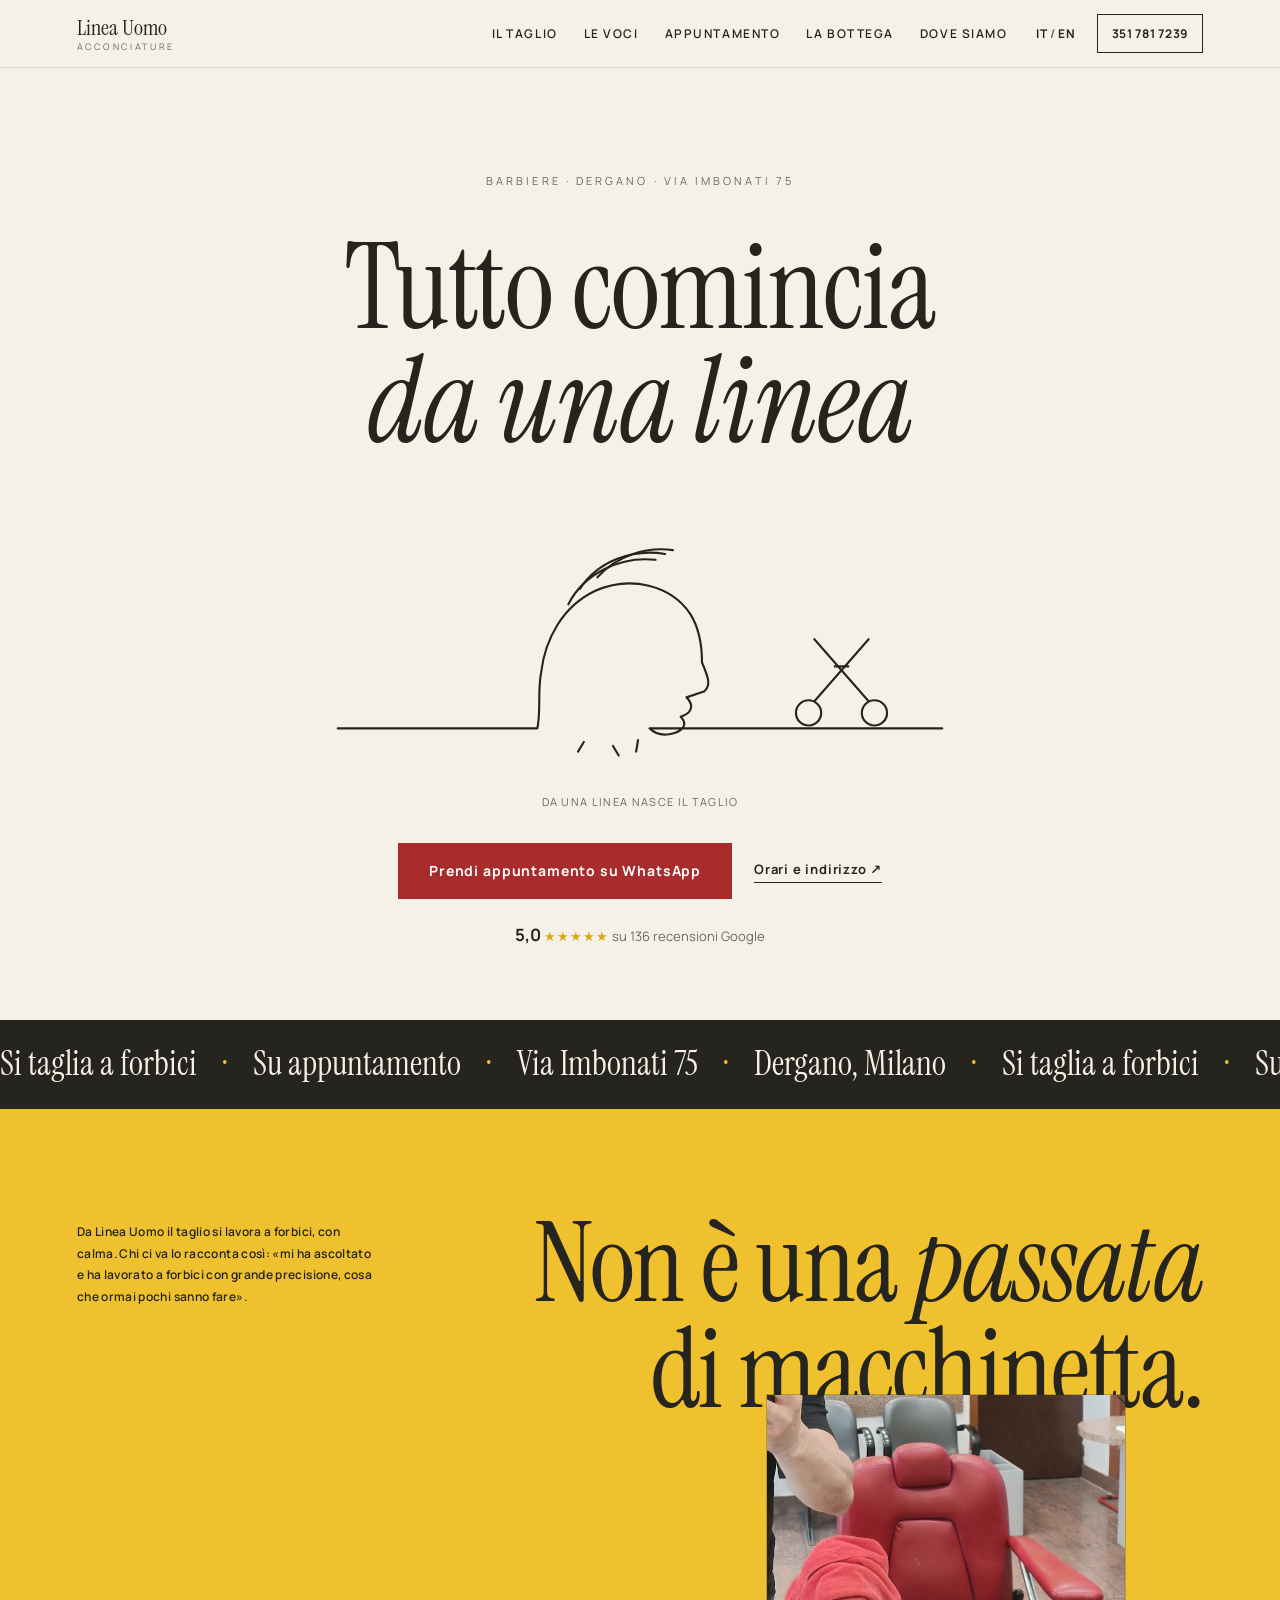
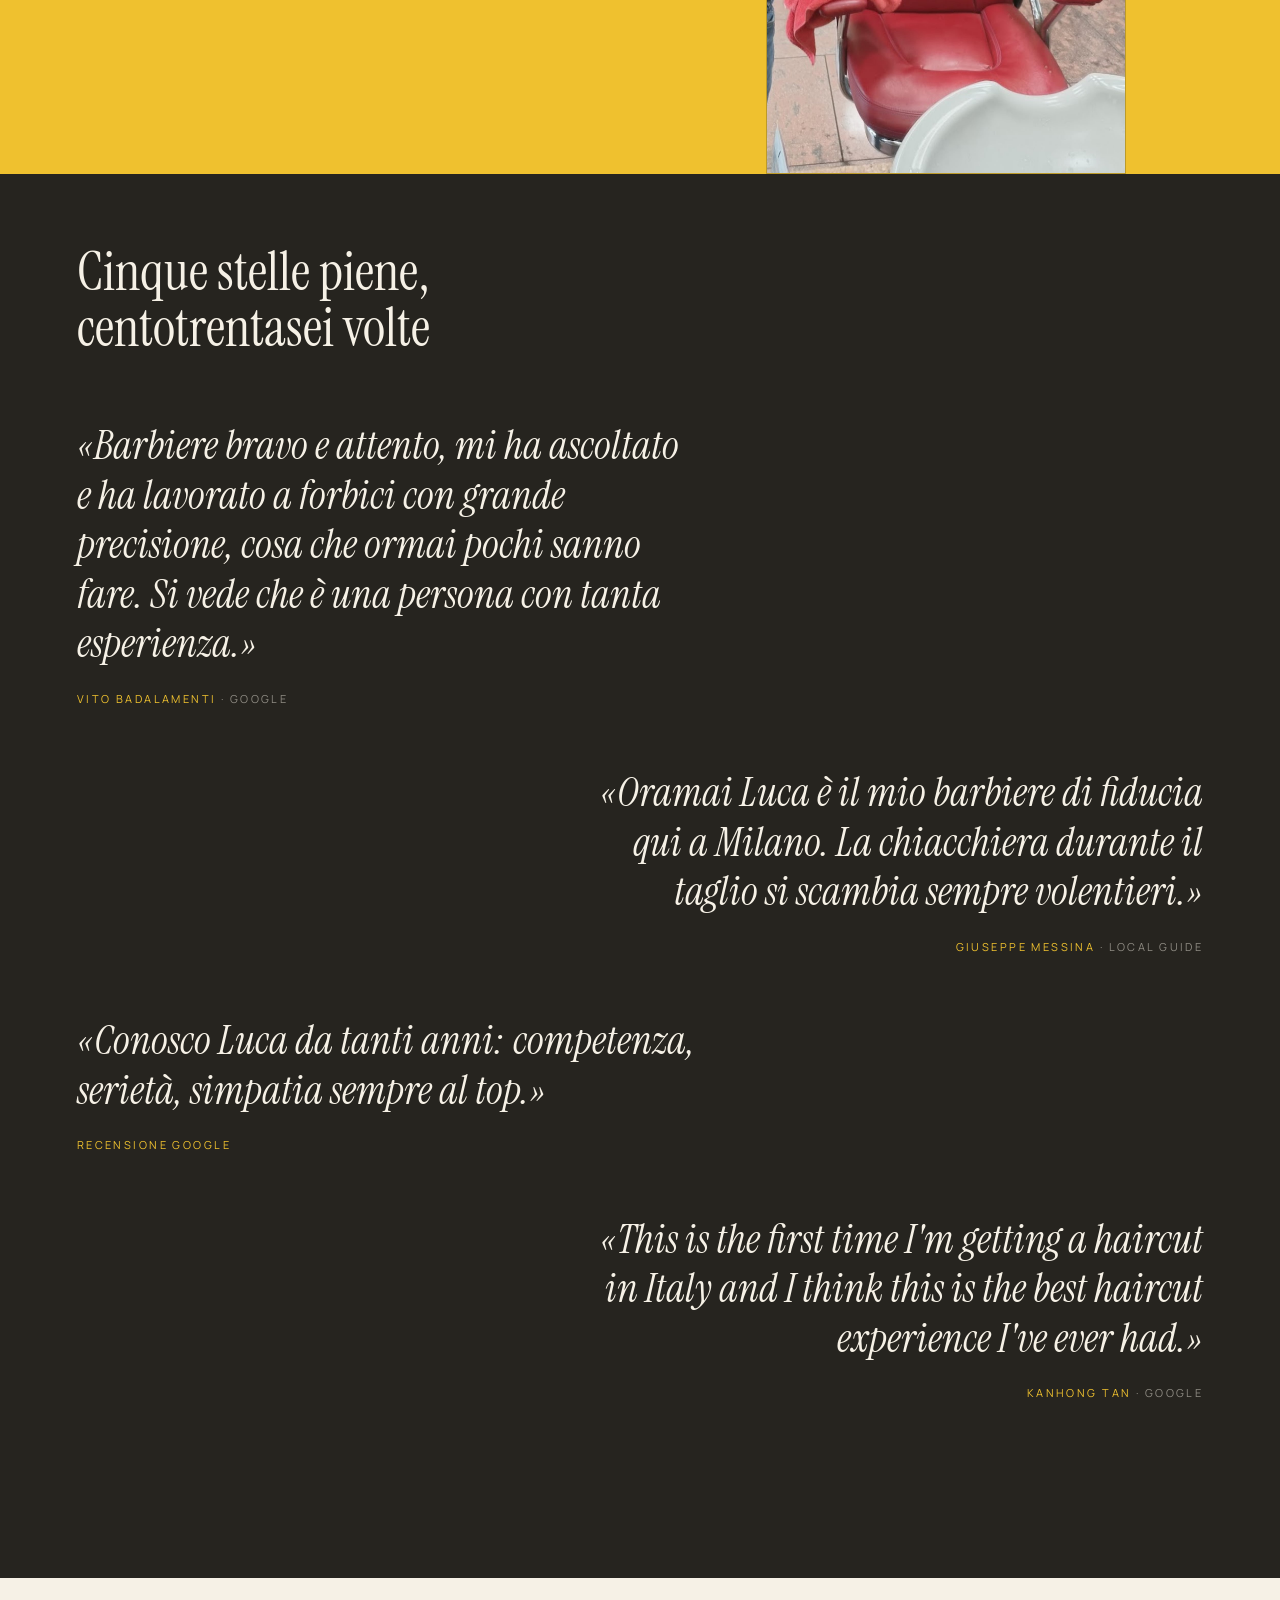
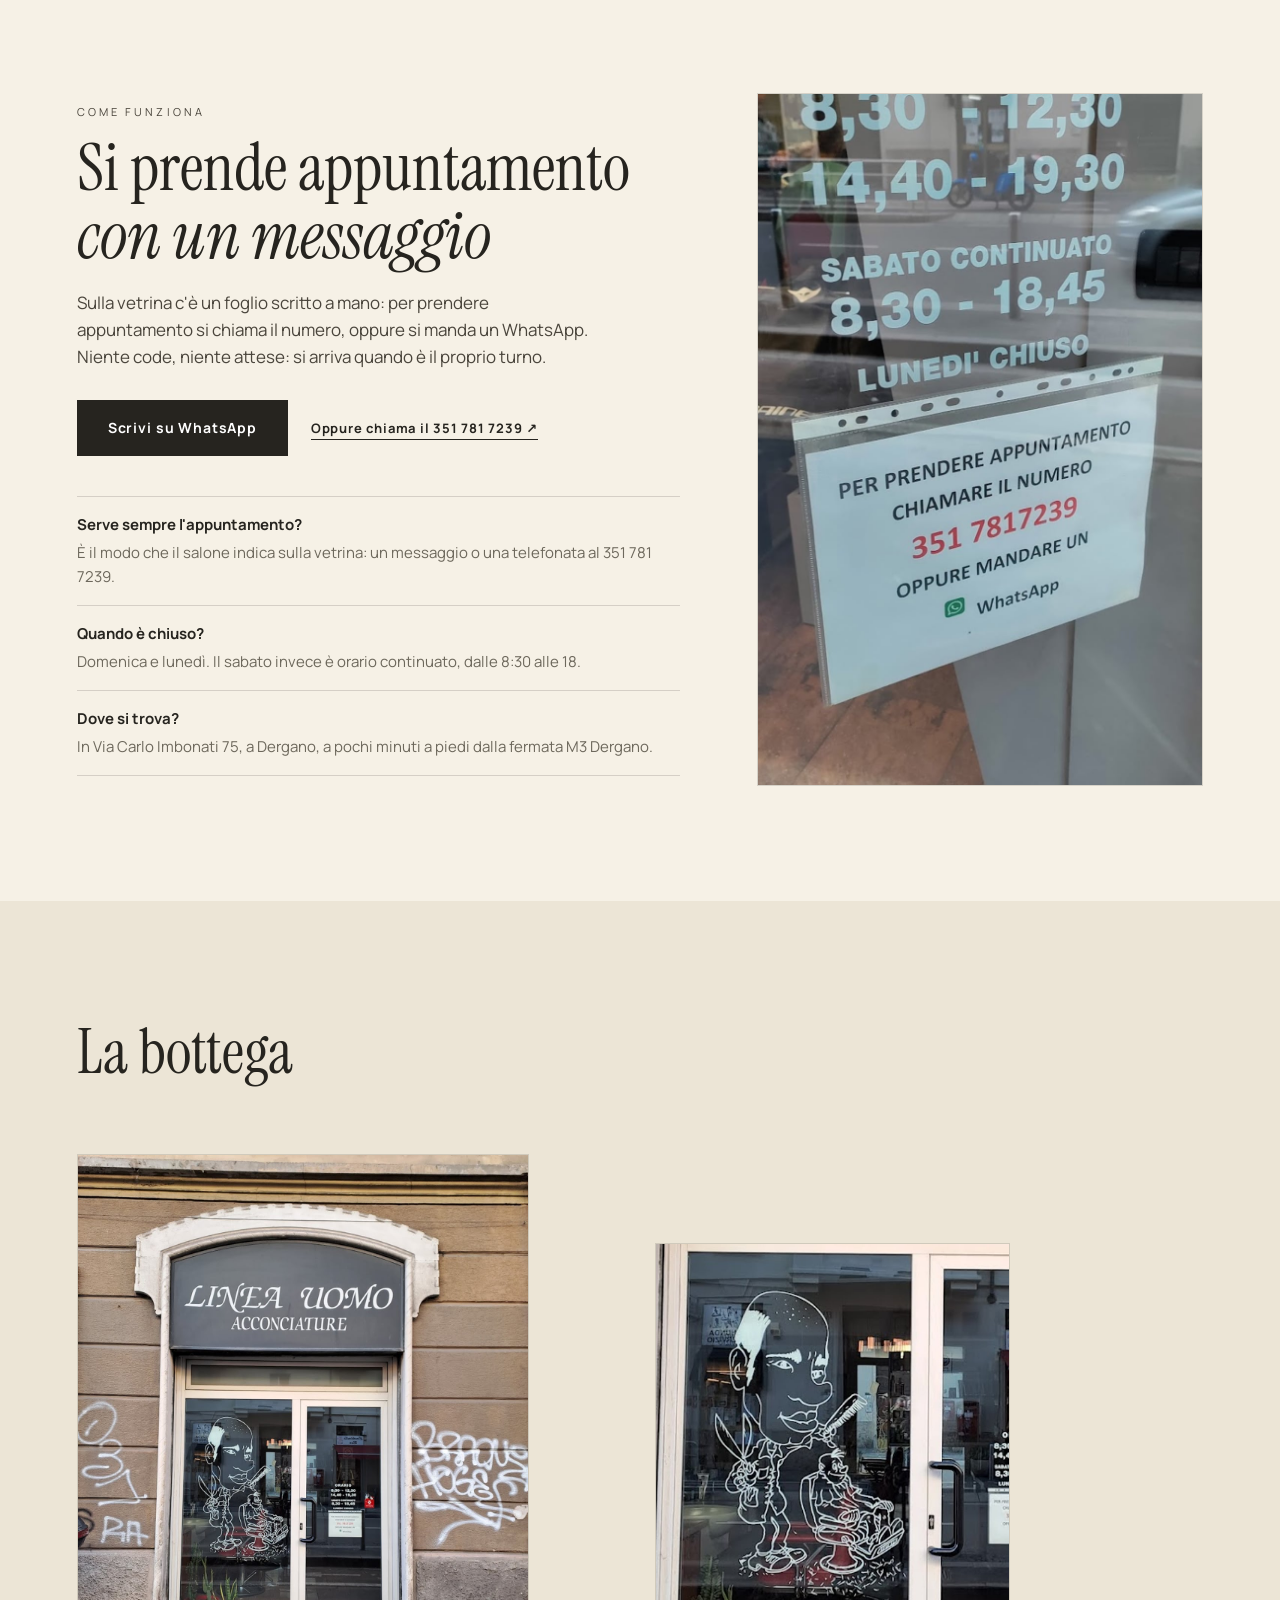
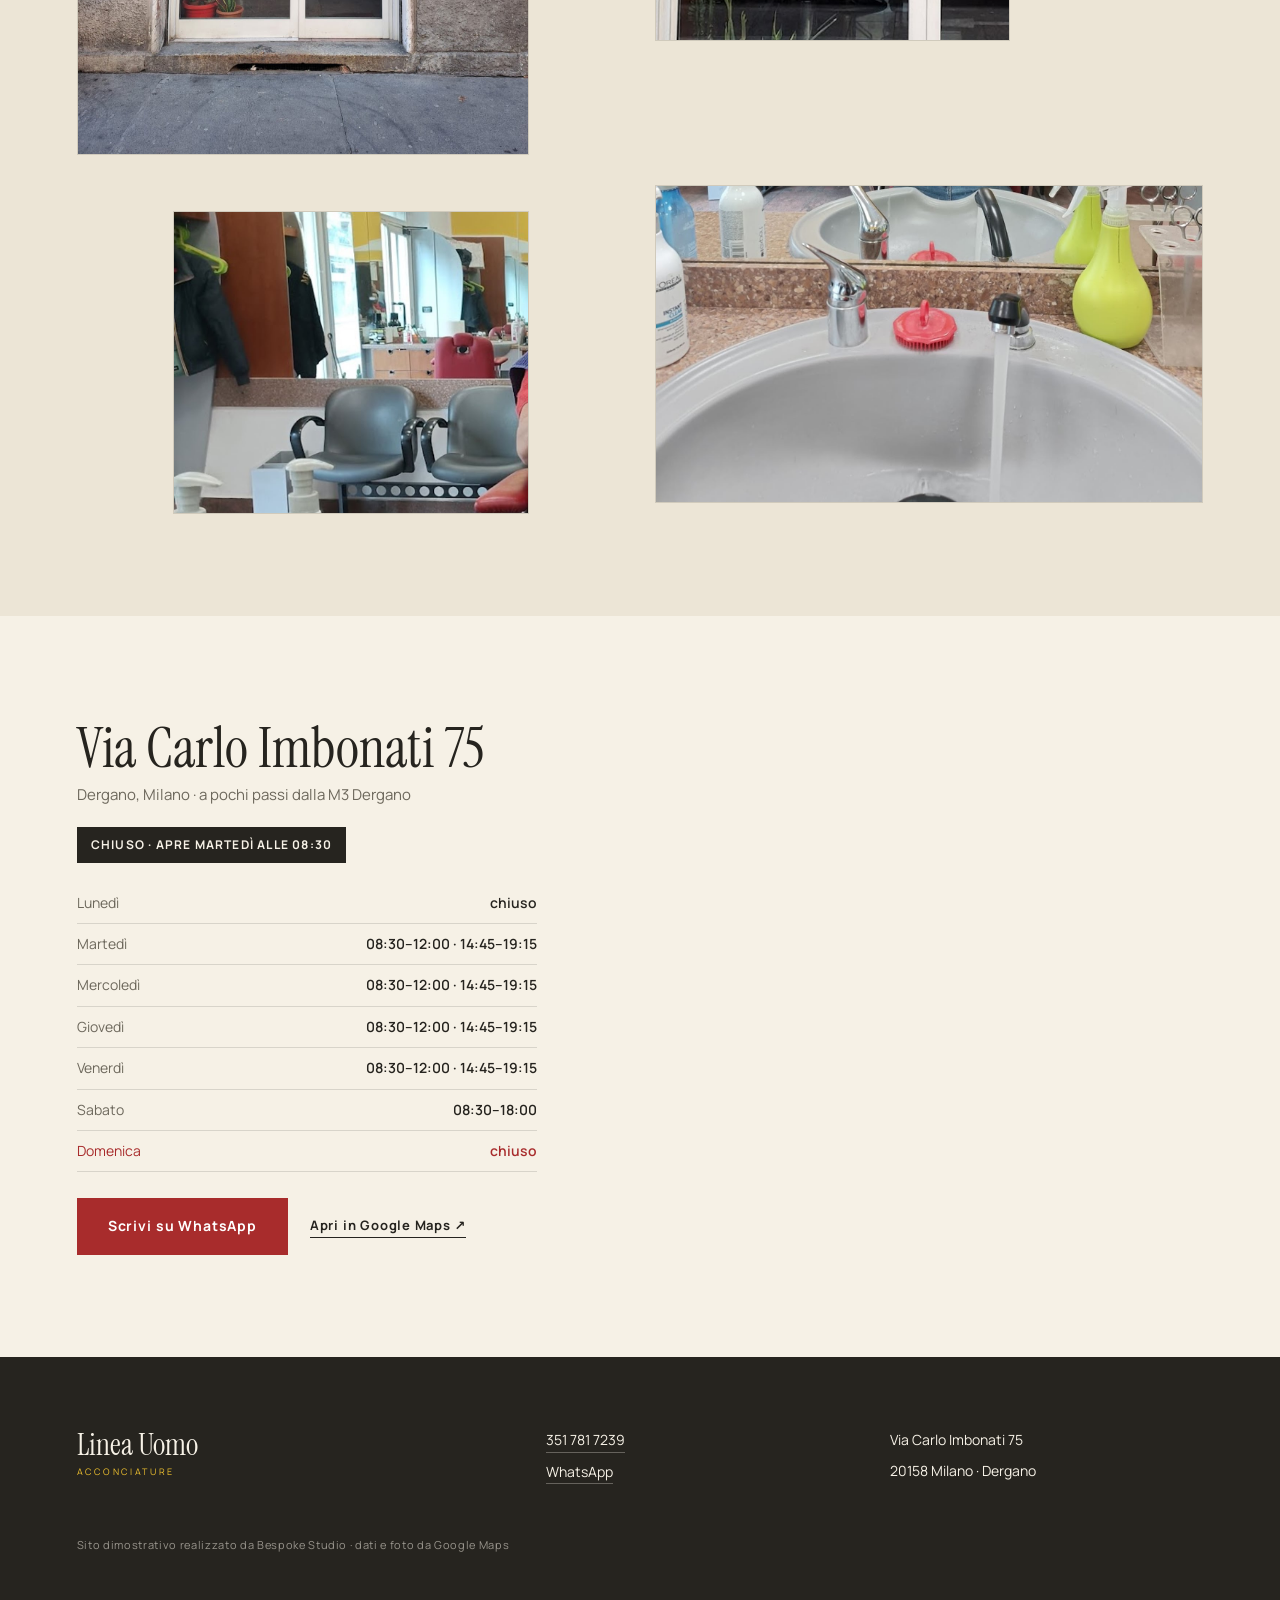
==== index.html @ c05147c7 "Linea Uomo Acconciature — sito vetrina (Bespoke Studio) Barbiere di quartiere a Dergano, Milano (Via" ====
<!doctype html>
<html lang="it">
<head>
<meta charset="utf-8">
<meta name="viewport" content="width=device-width, initial-scale=1">
<title>Linea Uomo Acconciature — Barbiere a Dergano, Milano | Via Imbonati 75</title>
<meta name="description" content="Barbiere di quartiere in Via Carlo Imbonati 75, Dergano (Milano): taglio uomo lavorato a forbici, su appuntamento via WhatsApp. 5,0 su 136 recensioni Google.">
<link rel="canonical" href="https://rotenzark.github.io/linea-uomo/">
<meta property="og:type" content="website">
<meta property="og:title" content="Linea Uomo Acconciature — Barbiere a Dergano, Milano">
<meta property="og:description" content="Taglio uomo lavorato a forbici, su appuntamento con un messaggio. Via Imbonati 75, Dergano. 5,0 su 136 recensioni Google.">
<meta property="og:url" content="https://rotenzark.github.io/linea-uomo/">
<meta property="og:image" content="https://rotenzark.github.io/linea-uomo/img/og.jpg">
<meta property="og:locale" content="it_IT">
<meta name="twitter:card" content="summary_large_image">
<meta name="twitter:title" content="Linea Uomo Acconciature — Barbiere a Dergano, Milano">
<meta name="twitter:description" content="Taglio uomo lavorato a forbici, su appuntamento con un messaggio. Via Imbonati 75, Dergano.">
<meta name="twitter:image" content="https://rotenzark.github.io/linea-uomo/img/og.jpg">
<meta name="theme-color" content="#26241f">
<link rel="icon" href="img/favicon.svg" type="image/svg+xml">
<link rel="icon" href="img/favicon-32.png" sizes="32x32">
<link rel="apple-touch-icon" href="img/apple-touch-icon.png">
<link rel="preconnect" href="https://fonts.googleapis.com">
<link rel="preconnect" href="https://fonts.gstatic.com" crossorigin>
<link href="https://fonts.googleapis.com/css2?family=Instrument+Serif:ital@0;1&family=Manrope:wght@400;500;600;700&display=swap" rel="stylesheet">
<link rel="stylesheet" href="css/styles.css?v=1">
<script src="https://cdn.jsdelivr.net/npm/gsap@3.12.5/dist/gsap.min.js" defer></script>
<script src="https://cdn.jsdelivr.net/npm/gsap@3.12.5/dist/ScrollTrigger.min.js" defer></script>
<script src="js/main.js?v=1" defer></script>
<script type="application/ld+json">
{
  "@context": "https://schema.org",
  "@type": "HairSalon",
  "name": "Linea Uomo Acconciature",
  "description": "Barbiere di quartiere a Dergano, Milano: taglio uomo lavorato a forbici, su appuntamento.",
  "url": "https://rotenzark.github.io/linea-uomo/",
  "telephone": "+393517817239",
  "image": "https://rotenzark.github.io/linea-uomo/img/facciata.jpg",
  "priceRange": "€",
  "address": {
    "@type": "PostalAddress",
    "streetAddress": "Via Carlo Imbonati 75",
    "addressLocality": "Milano",
    "postalCode": "20158",
    "addressCountry": "IT"
  },
  "geo": { "@type": "GeoCoordinates", "latitude": 45.5046697, "longitude": 9.1800307 },
  "aggregateRating": { "@type": "AggregateRating", "ratingValue": "5.0", "reviewCount": "136" },
  "openingHoursSpecification": [
    { "@type": "OpeningHoursSpecification", "dayOfWeek": ["Tuesday","Wednesday","Thursday","Friday"], "opens": "08:30", "closes": "12:00" },
    { "@type": "OpeningHoursSpecification", "dayOfWeek": ["Tuesday","Wednesday","Thursday","Friday"], "opens": "14:45", "closes": "19:15" },
    { "@type": "OpeningHoursSpecification", "dayOfWeek": ["Saturday"], "opens": "08:30", "closes": "18:00" }
  ]
}
</script>
<script type="application/ld+json">
{
  "@context": "https://schema.org",
  "@type": "FAQPage",
  "mainEntity": [
    { "@type": "Question", "name": "Come si prende appuntamento da Linea Uomo?", "acceptedAnswer": { "@type": "Answer", "text": "Con un messaggio WhatsApp o una telefonata al 351 781 7239: è il modo che il salone indica sulla propria vetrina." } },
    { "@type": "Question", "name": "Quando è aperto il barbiere?", "acceptedAnswer": { "@type": "Answer", "text": "Da martedì a venerdì 08:30–12:00 e 14:45–19:15; il sabato orario continuato 08:30–18:00. Domenica e lunedì chiuso." } },
    { "@type": "Question", "name": "Dove si trova Linea Uomo Acconciature?", "acceptedAnswer": { "@type": "Answer", "text": "In Via Carlo Imbonati 75 a Milano, quartiere Dergano, a pochi passi dalla fermata M3 Dergano." } },
    { "@type": "Question", "name": "Il taglio viene fatto a forbici?", "acceptedAnswer": { "@type": "Answer", "text": "Sì: nelle recensioni Google i clienti raccontano di un taglio lavorato a forbici con precisione." } }
  ]
}
</script>
</head>
<body>

<div id="intro" class="intro" aria-hidden="true">
  <span class="intro__word">Linea</span>
  <span class="intro__rule"></span>
</div>

<a class="skip" href="#main">Salta al contenuto</a>

<header class="head" id="site-header">
  <a class="head__logo" href="#top">Linea Uomo<em>Acconciature</em></a>
  <nav class="head__nav" id="mainNav" aria-label="Menu principale">
    <a href="#forbici" data-i18n="nav.taglio">Il taglio</a>
    <a href="#voci" data-i18n="nav.voci">Le voci</a>
    <a href="#appuntamento" data-i18n="nav.app">Appuntamento</a>
    <a href="#bottega" data-i18n="nav.bottega">La bottega</a>
    <a href="#dove" data-i18n="nav.dove">Dove siamo</a>
  </nav>
  <div class="head__side">
    <button class="lang" id="langToggle" type="button" aria-label="Switch language">IT<span>/</span>EN</button>
    <a class="head__tel" href="tel:+393517817239">351 781 7239</a>
    <button class="burger" id="burger" type="button" aria-expanded="false" aria-controls="mainNav" aria-label="Apri il menu">
      <span></span><span></span>
    </button>
  </div>
</header>

<main id="main">

  <!-- HERO tipografico centrato: niente foto, solo la parola e la linea -->
  <section class="hero" id="top" aria-labelledby="hero-title">
    <p class="hero__eyebrow" data-i18n="hero.eyebrow">Barbiere · Dergano · Via Imbonati 75</p>
    <h1 class="hero__title" id="hero-title">
      <span data-i18n="hero.t1">Tutto comincia</span><br>
      <em data-i18n="hero.t2">da una linea</em>
    </h1>

    <figure class="disegno" aria-labelledby="disegno-cap">
      <svg class="disegno__svg" viewBox="0 0 640 300" role="img" aria-label="Una linea continua che diventa il profilo di un uomo appena tagliato">
        <g class="dis" fill="none" stroke="currentColor" stroke-width="2.2" stroke-linecap="round" stroke-linejoin="round">
          <!-- UNA linea sola: entra da sinistra, si alza a formare il profilo, riparte a destra -->
          <path class="dis__p" d="M8 244 L214 244 C218 226 214 206 218 186 C222 152 240 118 274 102 C310 86 352 96 372 126 C382 142 384 160 384 176 C390 190 394 200 386 206 L368 212 C376 220 374 228 362 232 C370 240 364 248 350 250 C338 252 332 246 330 244 L632 244"/>
          <!-- il ciuffo: tre tratti che si posano sopra la fronte -->
          <path class="dis__h" d="M246 116 C262 84 300 66 336 70"/>
          <path class="dis__h" d="M258 100 C276 72 312 58 346 64"/>
          <path class="dis__h" d="M276 88 C296 66 326 56 354 60"/>
          <!-- i capelli appena tagliati che cadono sulla linea -->
          <path class="dis__t" d="M262 258 L256 268"/>
          <path class="dis__t" d="M292 262 L298 272"/>
          <path class="dis__t" d="M318 256 L316 268"/>
          <!-- le forbici, appoggiate sulla linea a destra -->
          <path class="dis__f" d="M500 152 L556 216"/>
          <path class="dis__f" d="M556 152 L500 216"/>
          <circle class="dis__f" cx="494" cy="228" r="13"/>
          <circle class="dis__f" cx="562" cy="228" r="13"/>
          <path class="dis__f" d="M521 180 L535 180"/>
        </g>
      </svg>
      <figcaption id="disegno-cap" class="disegno__cap" data-i18n="hero.cap">Da una linea nasce il taglio</figcaption>
    </figure>

    <div class="hero__actions">
      <a class="btn" id="heroWhatsapp" href="https://wa.me/393517817239" data-i18n="hero.cta">Prendi appuntamento su WhatsApp</a>
      <a class="linkarrow" href="#dove" data-i18n="hero.link">Orari e indirizzo <span aria-hidden="true">↗</span></a>
    </div>
    <p class="hero__stars"><strong>5,0</strong> <span class="stars" aria-hidden="true">★★★★★</span> <span data-i18n="hero.rev">su 136 recensioni Google</span></p>
  </section>

  <!-- TICKER -->
  <div class="ticker" aria-hidden="true">
    <div class="ticker__row">
      <span>Si taglia a forbici</span><i>·</i><span>Su appuntamento</span><i>·</i><span>Via Imbonati 75</span><i>·</i><span>Dergano, Milano</span><i>·</i>
      <span>Si taglia a forbici</span><i>·</i><span>Su appuntamento</span><i>·</i><span>Via Imbonati 75</span><i>·</i><span>Dergano, Milano</span><i>·</i>
    </div>
  </div>

  <!-- BLOCCO GIALLO: il taglio -->
  <section class="giallo" id="forbici" aria-labelledby="forbici-title">
    <div class="giallo__grid">
      <p class="giallo__micro reveal" data-i18n="forb.micro">Da Linea Uomo il taglio si lavora a forbici, con calma. Chi ci va lo racconta così: «mi ha ascoltato e ha lavorato a forbici con grande precisione, cosa che ormai pochi sanno fare».</p>
      <h2 class="giallo__title" id="forbici-title">
        <span data-i18n="forb.t1">Non è una</span> <em data-i18n="forb.t2">passata</em><br>
        <span data-i18n="forb.t3">di macchinetta.</span>
      </h2>
    </div>
    <figure class="giallo__foto reveal">
      <img src="img/poltrona.jpg" alt="La poltrona rossa del salone, con il telo pronto" width="1400" height="1476" data-i18n-alt="forb.alt">
    </figure>
  </section>

  <!-- LE VOCI: recensioni come grandi citazioni -->
  <section class="voci" id="voci" aria-labelledby="voci-title">
    <h2 class="voci__h" id="voci-title"><span data-i18n="voci.h">Cinque stelle piene, centotrentasei volte</span></h2>
    <blockquote class="voce reveal">
      <p data-i18n="voci.q1">«Barbiere bravo e attento, mi ha ascoltato e ha lavorato a forbici con grande precisione, cosa che ormai pochi sanno fare. Si vede che è una persona con tanta esperienza.»</p>
      <cite>Vito Badalamenti <span data-i18n="voci.c1">· Google</span></cite>
    </blockquote>
    <blockquote class="voce voce--alt reveal">
      <p data-i18n="voci.q2">«Oramai Luca è il mio barbiere di fiducia qui a Milano. La chiacchiera durante il taglio si scambia sempre volentieri.»</p>
      <cite>Giuseppe Messina <span data-i18n="voci.c2">· Local Guide</span></cite>
    </blockquote>
    <blockquote class="voce reveal">
      <p data-i18n="voci.q3">«Conosco Luca da tanti anni: competenza, serietà, simpatia sempre al top.»</p>
      <cite data-i18n="voci.c3">Recensione Google</cite>
    </blockquote>
    <blockquote class="voce voce--alt reveal">
      <p data-i18n="voci.q4">«This is the first time I'm getting a haircut in Italy and I think this is the best haircut experience I've ever had.»</p>
      <cite>kanhong Tan <span data-i18n="voci.c4">· Google</span></cite>
    </blockquote>
  </section>

  <!-- APPUNTAMENTO -->
  <section class="app" id="appuntamento" aria-labelledby="app-title">
    <div class="app__testo">
      <p class="occhiello" data-i18n="app.occhiello">Come funziona</p>
      <h2 id="app-title"><span data-i18n="app.t1">Si prende appuntamento</span> <em data-i18n="app.t2">con un messaggio</em></h2>
      <p data-i18n="app.p1">Sulla vetrina c'è un foglio scritto a mano: per prendere appuntamento si chiama il numero, oppure si manda un WhatsApp. Niente code, niente attese: si arriva quando è il proprio turno.</p>
      <a class="btn btn--dark" id="ctaPrenota" href="https://wa.me/393517817239" data-i18n="app.cta">Scrivi su WhatsApp</a>
      <a class="linkarrow" href="tel:+393517817239" data-i18n="app.tel">Oppure chiama il 351 781 7239 <span aria-hidden="true">↗</span></a>

      <dl class="faq">
        <div><dt data-i18n="faq.q1">Serve sempre l'appuntamento?</dt><dd data-i18n="faq.a1">È il modo che il salone indica sulla vetrina: un messaggio o una telefonata al 351 781 7239.</dd></div>
        <div><dt data-i18n="faq.q2">Quando è chiuso?</dt><dd data-i18n="faq.a2">Domenica e lunedì. Il sabato invece è orario continuato, dalle 8:30 alle 18.</dd></div>
        <div><dt data-i18n="faq.q3">Dove si trova?</dt><dd data-i18n="faq.a3">In Via Carlo Imbonati 75, a Dergano, a pochi minuti a piedi dalla fermata M3 Dergano.</dd></div>
      </dl>
    </div>
    <figure class="app__foto reveal">
      <img src="img/cartello.jpg" alt="Il cartello sulla vetrina: per prendere appuntamento chiamare il numero oppure mandare un WhatsApp" width="900" height="1400" data-i18n-alt="app.alt">
    </figure>
  </section>

  <!-- LA BOTTEGA: griglia foto asimmetrica -->
  <section class="bottega" id="bottega" aria-labelledby="bottega-title">
    <h2 class="bottega__h" id="bottega-title"><span data-i18n="bot.h">La bottega</span></h2>
    <div class="bottega__grid">
      <button class="shot shot--a reveal" type="button" data-full="img/facciata.jpg" aria-label="Ingrandisci: la vetrina di Via Imbonati">
        <img src="img/facciata.jpg" alt="La vetrina di Linea Uomo in Via Imbonati, con l'insegna e il disegno sul vetro" width="1200" height="1600" data-i18n-alt="bot.alt1">
      </button>
      <button class="shot shot--b reveal" type="button" data-full="img/disegno-vetrina.jpg" aria-label="Ingrandisci: il disegno sul vetro">
        <img src="img/disegno-vetrina.jpg" alt="Il disegno sul vetro: un barbiere con pettine e forbici che taglia i capelli a un bambino" width="1000" height="1120" data-i18n-alt="bot.alt2">
      </button>
      <button class="shot shot--c reveal" type="button" data-full="img/attesa.jpg" aria-label="Ingrandisci: la sala d'attesa">
        <img src="img/attesa.jpg" alt="Le sedie d'attesa e gli specchi del salone" width="1000" height="851" data-i18n-alt="bot.alt3">
      </button>
      <button class="shot shot--d reveal" type="button" data-full="img/lavatesta.jpg" aria-label="Ingrandisci: il lavatesta">
        <img src="img/lavatesta.jpg" alt="Il lavatesta con i prodotti e le forbici sul ripiano" width="1500" height="867" data-i18n-alt="bot.alt4">
      </button>
    </div>
  </section>

  <!-- DOVE & ORARI -->
  <section class="dove" id="dove" aria-labelledby="dove-title">
    <div class="dove__col">
      <h2 id="dove-title"><span data-i18n="dove.h">Via Carlo Imbonati 75</span></h2>
      <p class="dove__sub" data-i18n="dove.sub">Dergano, Milano · a pochi passi dalla M3 Dergano</p>
      <p class="stato" id="orarioStato">Chiuso</p>
      <ul class="orari">
        <li data-day="1"><span data-i18n="d.lun">lunedì</span><b data-i18n="d.chiuso">chiuso</b></li>
        <li data-day="2"><span data-i18n="d.mar">martedì</span><b>08:30–12:00 · 14:45–19:15</b></li>
        <li data-day="3"><span data-i18n="d.mer">mercoledì</span><b>08:30–12:00 · 14:45–19:15</b></li>
        <li data-day="4"><span data-i18n="d.gio">giovedì</span><b>08:30–12:00 · 14:45–19:15</b></li>
        <li data-day="5"><span data-i18n="d.ven">venerdì</span><b>08:30–12:00 · 14:45–19:15</b></li>
        <li data-day="6"><span data-i18n="d.sab">sabato</span><b>08:30–18:00</b></li>
        <li data-day="0"><span data-i18n="d.dom">domenica</span><b data-i18n="d.chiuso2">chiuso</b></li>
      </ul>
      <div class="dove__cta">
        <a class="btn" id="doveWhatsapp" href="https://wa.me/393517817239" data-i18n="dove.cta">Scrivi su WhatsApp</a>
        <a class="linkarrow" href="https://www.google.com/maps/place/Linea+Uomo+Acconciature/@45.5046697,9.1800307,17z" target="_blank" rel="noopener" data-i18n="dove.maps">Apri in Google Maps <span aria-hidden="true">↗</span></a>
      </div>
    </div>
    <div class="dove__mappa">
      <iframe title="Mappa: Via Carlo Imbonati 75, Milano" src="https://www.google.com/maps?q=Via%20Carlo%20Imbonati%2075,%2020158%20Milano&output=embed" width="600" height="450" style="border:0" loading="lazy" referrerpolicy="no-referrer-when-downgrade"></iframe>
    </div>
  </section>
</main>

<footer class="foot">
  <div class="foot__brand">Linea Uomo<em>Acconciature</em></div>
  <div class="foot__col">
    <a href="tel:+393517817239">351 781 7239</a>
    <a href="https://wa.me/393517817239" target="_blank" rel="noopener">WhatsApp</a>
  </div>
  <div class="foot__col">
    <span>Via Carlo Imbonati 75</span>
    <span>20158 Milano · Dergano</span>
  </div>
  <p class="foot__note" data-i18n="foot.note">Sito dimostrativo realizzato da Bespoke Studio · dati e foto da Google Maps</p>
</footer>

<div class="action-bar" id="actionBar">
  <a href="tel:+393517817239" data-i18n="ab.call">Chiama</a>
  <a id="barWhatsapp" href="https://wa.me/393517817239" data-i18n="ab.wa">WhatsApp</a>
  <a href="#dove" data-i18n="ab.dove">Orari</a>
</div>

<div class="lightbox" id="lightbox" hidden>
  <button class="lightbox__close" id="lightboxClose" type="button" aria-label="Chiudi">×</button>
  <img id="lightboxImg" src="" alt="">
</div>

</body>
</html>
---- css/styles.css ----
/* Linea Uomo Acconciature — Bespoke Studio
   Palette dalle foto reali: giallo delle pareti, rosso delle poltrone,
   antracite dell'insegna, crema. Display: Instrument Serif. Corpo: Manrope. */

:root {
  --crema: #f6f1e6;
  --crema-2: #ece5d6;
  --giallo: #efc12f;
  --giallo-scuro: #d9a90f;
  --rosso: #a82c2c;
  --nero: #26241f;
  --nero-2: #14130f;
  --grigio: #6d685c;
  --serif: "Instrument Serif", Georgia, serif;
  --sans: "Manrope", system-ui, -apple-system, sans-serif;
  --mx: clamp(20px, 6vw, 96px);
}

* { box-sizing: border-box; }
html { scroll-behavior: smooth; }
body {
  margin: 0;
  background: var(--crema);
  color: var(--nero);
  font-family: var(--sans);
  font-size: 17px;
  line-height: 1.6;
  -webkit-font-smoothing: antialiased;
  overflow-x: hidden;
}
img { max-width: 100%; height: auto; display: block; }
a { color: inherit; }

.skip {
  position: absolute; left: -9999px; top: 0; z-index: 100;
  background: var(--nero); color: var(--crema); padding: 12px 18px;
}
.skip:focus { left: 12px; top: 12px; }

/* ---------- intro ---------- */
.intro {
  position: fixed; inset: 0; z-index: 90;
  background: var(--crema);
  display: grid; place-content: center; justify-items: center; gap: 18px;
  transition: opacity .6s ease, visibility .6s ease;
}
.intro.hide { opacity: 0; visibility: hidden; }
.intro__word {
  font-family: var(--serif); font-size: clamp(48px, 11vw, 120px);
  font-style: italic; letter-spacing: .01em;
}
.intro__rule {
  display: block; height: 2px; width: 0; background: var(--nero);
  animation: rule 1.2s .15s cubic-bezier(.16,1,.3,1) forwards;
}
@keyframes rule { to { width: min(58vw, 460px); } }
html.reduced-motion .intro { display: none; }
html:not(.js) .intro { display: none; }

/* ---------- header ---------- */
.head {
  position: sticky; top: 0; z-index: 60;
  display: flex; align-items: center; gap: 24px;
  padding: 14px var(--mx);
  background: var(--crema);
  border-bottom: 1px solid rgba(38,36,31,.12);
}
.head__logo {
  font-family: var(--serif); font-size: 22px; line-height: 1;
  text-decoration: none; display: flex; flex-direction: column; white-space: nowrap;
}
.head__logo em {
  font-family: var(--sans); font-style: normal; font-size: 9px;
  letter-spacing: .3em; text-transform: uppercase; color: var(--grigio); margin-top: 3px;
}
.head__nav { display: flex; gap: 26px; margin-left: auto; }
.head__nav a {
  font-size: 12px; letter-spacing: .13em; text-transform: uppercase;
  text-decoration: none; font-weight: 600; padding: 6px 0;
  border-bottom: 1px solid transparent;
}
.head__nav a:hover { border-bottom-color: var(--nero); }
.head__side { display: flex; align-items: center; gap: 16px; margin-left: auto; }
.head__nav + .head__side { margin-left: 0; }
.lang {
  background: none; border: 0; cursor: pointer; font-family: var(--sans);
  font-size: 12px; font-weight: 700; letter-spacing: .1em; color: var(--nero); padding: 4px;
}
.lang span { color: var(--grigio); margin: 0 2px; }
.head__tel {
  font-size: 12px; font-weight: 700; letter-spacing: .06em; text-decoration: none;
  border: 1px solid var(--nero); padding: 9px 14px; white-space: nowrap;
}
.head__tel:hover { background: var(--nero); color: var(--crema); }
.burger { display: none; background: none; border: 0; cursor: pointer; padding: 8px; }
.burger span { display: block; width: 24px; height: 2px; background: var(--nero); margin: 5px 0; }

/* ---------- hero tipografico ---------- */
.hero {
  padding: clamp(48px, 9vw, 104px) var(--mx) clamp(40px, 6vw, 72px);
  text-align: center;
}
.hero__eyebrow {
  font-size: 11px; letter-spacing: .28em; text-transform: uppercase;
  color: var(--grigio); margin: 0 0 clamp(24px, 4vw, 40px);
}
.hero__title {
  font-family: var(--serif); font-weight: 400;
  font-size: clamp(44px, 9.4vw, 132px); line-height: .95;
  margin: 0; letter-spacing: -.01em;
}
.hero__title em { font-style: italic; }
.disegno { margin: clamp(18px, 3vw, 34px) auto clamp(22px, 3vw, 32px); max-width: min(620px, 92%); }
.disegno__svg { width: 100%; height: auto; color: var(--nero); display: block; }
.disegno__cap {
  font-size: 11px; letter-spacing: .12em; text-transform: uppercase;
  color: var(--grigio); margin-top: 10px;
}
.hero__actions {
  display: flex; gap: 22px; align-items: center; justify-content: center;
  flex-wrap: wrap; margin-bottom: 22px;
}
.btn {
  display: inline-block; background: var(--rosso); color: #fff;
  text-decoration: none; font-weight: 700; font-size: 14px;
  letter-spacing: .06em; padding: 16px 30px; border: 1px solid var(--rosso);
  transition: background .2s ease, color .2s ease;
}
.btn:hover { background: transparent; color: var(--rosso); }
.btn--dark { background: var(--nero); border-color: var(--nero); }
.btn--dark:hover { background: transparent; color: var(--nero); }
.linkarrow {
  font-size: 13px; font-weight: 700; letter-spacing: .06em;
  text-decoration: none; border-bottom: 1px solid currentColor; padding-bottom: 2px;
}
.hero__stars { font-size: 13px; color: var(--grigio); margin: 0; }
.hero__stars strong { font-size: 17px; color: var(--nero); }
.stars { color: var(--giallo-scuro); letter-spacing: .1em; }

/* ---------- ticker ---------- */
.ticker {
  background: var(--nero); color: var(--crema);
  overflow: hidden; padding: 16px 0; border-block: 1px solid var(--nero);
}
.ticker__row {
  display: flex; gap: 26px; align-items: center; white-space: nowrap;
  font-family: var(--serif); font-size: clamp(20px, 3vw, 34px);
  animation: slide 26s linear infinite; width: max-content;
}
.ticker__row i { color: var(--giallo); font-style: normal; }
@keyframes slide { to { transform: translateX(-50%); } }
html.reduced-motion .ticker__row { animation: none; }

/* ---------- blocco giallo ---------- */
.giallo {
  background: var(--giallo); color: var(--nero);
  padding: clamp(56px, 8vw, 104px) var(--mx) 0;
  position: relative;
}
.giallo__grid {
  display: grid; grid-template-columns: minmax(190px, .8fr) 2fr;
  gap: clamp(24px, 5vw, 72px); align-items: start;
}
.giallo__micro {
  font-size: 12px; line-height: 1.8; letter-spacing: .03em;
  font-weight: 600; margin: 10px 0 0; max-width: 38ch;
}
.giallo__title {
  font-family: var(--serif); font-weight: 400; text-align: right;
  font-size: clamp(40px, 8.6vw, 116px); line-height: .96; margin: 0; letter-spacing: -.015em;
}
.giallo__title em { font-style: italic; }
/* la foto scende oltre il bordo del blocco giallo ed entra nella sezione scura */
.giallo__foto {
  position: relative; z-index: 3; margin: clamp(-28px, -3vw, -12px) 0 0 auto;
  width: min(360px, 62vw); margin-bottom: clamp(-120px, -11vw, -60px);
  margin-right: clamp(0px, 6vw, 90px);
}
.giallo__foto img { border: 1px solid rgba(38,36,31,.25); }

/* ---------- voci ---------- */
.voci {
  background: var(--nero); color: var(--crema);
  padding: clamp(96px, 15vw, 190px) var(--mx) clamp(64px, 9vw, 120px);
}
.voci__h {
  font-family: var(--serif); font-weight: 400; font-size: clamp(28px, 4.4vw, 54px);
  margin: 0 0 clamp(36px, 5vw, 64px); max-width: 20ch; line-height: 1.05;
}
.voce { margin: 0 0 clamp(34px, 5vw, 58px); max-width: 62ch; }
.voce--alt { margin-left: auto; text-align: right; }
.voce p {
  font-family: var(--serif); font-style: italic; font-size: clamp(22px, 3.2vw, 40px);
  line-height: 1.24; margin: 0 0 14px;
}
.voce cite {
  font-family: var(--sans); font-style: normal; font-size: 11px;
  letter-spacing: .22em; text-transform: uppercase; color: var(--giallo);
}
.voce cite span { color: rgba(246,241,230,.5); }

/* ---------- appuntamento ---------- */
.app {
  display: grid; grid-template-columns: 1.15fr .85fr; gap: clamp(30px, 6vw, 84px);
  align-items: center; padding: clamp(64px, 9vw, 116px) var(--mx);
}
.occhiello {
  font-size: 11px; letter-spacing: .28em; text-transform: uppercase;
  color: var(--grigio); margin: 0 0 14px;
}
.app h2 {
  font-family: var(--serif); font-weight: 400; font-size: clamp(34px, 5.6vw, 66px);
  line-height: 1.02; margin: 0 0 20px;
}
.app h2 em { font-style: italic; }
.app__testo p { max-width: 52ch; color: #4a453c; }
.app__testo .btn { margin: 12px 20px 0 0; }
.app__foto { margin: 0; }
.app__foto img { border: 1px solid rgba(38,36,31,.15); }
.faq { margin: 40px 0 0; border-top: 1px solid rgba(38,36,31,.16); }
.faq div { border-bottom: 1px solid rgba(38,36,31,.16); padding: 16px 0; }
.faq dt { font-weight: 700; font-size: 15px; margin-bottom: 4px; }
.faq dd { margin: 0; font-size: 15px; color: var(--grigio); }

/* ---------- bottega (griglia asimmetrica) ---------- */
.bottega { background: var(--crema-2); padding: clamp(60px, 8vw, 110px) var(--mx); }
.bottega__h {
  font-family: var(--serif); font-weight: 400; font-size: clamp(30px, 5vw, 62px);
  margin: 0 0 clamp(28px, 4vw, 52px);
}
.bottega__grid {
  display: grid; grid-template-columns: repeat(12, 1fr);
  gap: clamp(14px, 2.4vw, 30px); align-items: start;
}
.shot { padding: 0; border: 0; background: none; cursor: pointer; display: block; }
.shot img { width: 100%; border: 1px solid rgba(38,36,31,.14); transition: transform .5s cubic-bezier(.16,1,.3,1); }
.shot:hover img { transform: scale(1.02); }
.shot--a { grid-column: 1 / span 5; }
.shot--b { grid-column: 7 / span 4; margin-top: clamp(30px, 7vw, 90px); }
.shot--c { grid-column: 2 / span 4; margin-top: clamp(10px, 2vw, 26px); }
.shot--d { grid-column: 7 / span 6; }

/* ---------- dove ---------- */
.dove {
  display: grid; grid-template-columns: 1fr 1fr; gap: clamp(28px, 5vw, 70px);
  padding: clamp(60px, 8vw, 110px) var(--mx); align-items: center;
}
.dove h2 { font-family: var(--serif); font-weight: 400; font-size: clamp(30px, 4.6vw, 56px); margin: 0 0 6px; line-height: 1.05; }
.dove__sub { color: var(--grigio); margin: 0 0 20px; font-size: 15px; }
.stato {
  display: inline-block; font-size: 12px; font-weight: 700; letter-spacing: .1em;
  text-transform: uppercase; background: var(--nero); color: var(--crema);
  padding: 8px 14px; margin: 0 0 20px;
}
.orari { list-style: none; margin: 0 0 26px; padding: 0; max-width: 460px; }
.orari li {
  display: flex; justify-content: space-between; gap: 16px; padding: 9px 0;
  border-bottom: 1px solid rgba(38,36,31,.14); font-size: 14px;
}
.orari li span { text-transform: capitalize; color: var(--grigio); }
.orari li b { font-weight: 600; }
.orari li.is-today { color: var(--rosso); }
.orari li.is-today span, .orari li.is-today b { color: var(--rosso); }
.dove__cta { display: flex; align-items: center; gap: 22px; flex-wrap: wrap; }
.dove__mappa iframe { width: 100%; height: clamp(320px, 46vw, 470px); border: 1px solid rgba(38,36,31,.18); }

/* ---------- footer ---------- */
.foot {
  background: var(--nero); color: var(--crema);
  padding: clamp(44px, 6vw, 72px) var(--mx) 90px;
  display: grid; grid-template-columns: 1.4fr 1fr 1fr; gap: 30px; align-items: start;
}
.foot__brand { font-family: var(--serif); font-size: 30px; line-height: 1.05; display: flex; flex-direction: column; }
.foot__brand em {
  font-family: var(--sans); font-style: normal; font-size: 9px;
  letter-spacing: .3em; text-transform: uppercase; color: var(--giallo); margin-top: 6px;
}
.foot__col { display: flex; flex-direction: column; gap: 8px; font-size: 14px; }
.foot__col a { text-decoration: none; border-bottom: 1px solid rgba(246,241,230,.3); align-self: flex-start; }
.foot__note {
  grid-column: 1 / -1; margin: 22px 0 0; font-size: 11px;
  letter-spacing: .06em; color: rgba(246,241,230,.55);
}

/* ---------- action bar mobile ---------- */
.action-bar {
  position: fixed; left: 0; right: 0; bottom: 0; z-index: 70;
  display: none; background: var(--nero); border-top: 1px solid rgba(246,241,230,.15);
  transform: translateY(100%); transition: transform .3s ease;
}
.action-bar.is-visible { transform: translateY(0); }
.action-bar a {
  flex: 1; text-align: center; padding: 14px 6px; color: var(--crema);
  text-decoration: none; font-size: 12px; font-weight: 700;
  letter-spacing: .1em; text-transform: uppercase;
}
.action-bar a + a { border-left: 1px solid rgba(246,241,230,.15); }

/* ---------- lightbox ---------- */
.lightbox {
  position: fixed; inset: 0; z-index: 95; background: rgba(20,19,15,.94);
  display: flex; align-items: center; justify-content: center; padding: 5vw;
}
.lightbox[hidden] { display: none !important; }
.lightbox img { max-width: 100%; max-height: 88vh; width: auto; }
.lightbox__close {
  position: absolute; top: 18px; right: 22px; background: none; border: 0;
  color: var(--crema); font-size: 40px; line-height: 1; cursor: pointer;
}

/* ---------- reveal ---------- */
.reveal { opacity: 0; }
html:not(.js) .reveal, html.reduced-motion .reveal { opacity: 1; }
.reveal.in-view { opacity: 1; }

/* ---------- responsive ---------- */
@media (max-width: 960px) {
  /* z-index 92: il drawer deve stare SOPRA l'intro (z 90), altrimenti se il
     menu si apre mentre l'intro è ancora a schermo i link non sono cliccabili
     (trovato da qa-motion il 19/7 — vale per ogni sito con intro + burger). */
  .head__nav {
    position: fixed; inset: 0 0 0 auto; z-index: 92; width: min(78vw, 320px);
    background: var(--crema); flex-direction: column; justify-content: center;
    gap: 22px; padding: 40px; transform: translateX(100%);
    transition: transform .35s cubic-bezier(.16,1,.3,1);
    border-left: 1px solid rgba(38,36,31,.15);
  }
  .head__nav.nav-open { transform: translateX(0); }
  .head__nav a { font-size: 15px; }
  .burger { display: block; }
  .head__side { margin-left: auto; }
  .head__tel { display: none; }
  .app, .dove { grid-template-columns: 1fr; }
  .foot { grid-template-columns: 1fr 1fr; }
  .action-bar { display: flex; }
  .giallo__grid { grid-template-columns: 1fr; }
  .giallo__title { text-align: left; }
  /* su schermo stretto la foto NON deve salire sul titolo: lo coprirebbe
     (su desktop la sovrapposizione è voluta, qui renderebbe illeggibile) */
  .giallo__foto {
    margin: 26px 0 clamp(-72px, -9vw, -44px) auto;
    width: min(340px, 80vw); margin-right: 0;
  }
  .bottega__grid { grid-template-columns: repeat(6, 1fr); }
  .shot--a { grid-column: 1 / span 4; }
  .shot--b { grid-column: 5 / span 2; margin-top: 40px; }
  .shot--c { grid-column: 1 / span 3; }
  .shot--d { grid-column: 4 / span 3; }
}
@media (max-width: 640px) {
  body { font-size: 16px; }
  .voce--alt { text-align: left; margin-left: 0; }
  .foot { grid-template-columns: 1fr; }
  .bottega__grid { grid-template-columns: 1fr; }
  .shot--a, .shot--b, .shot--c, .shot--d { grid-column: 1 / -1; margin-top: 0; }
  .hero__actions { flex-direction: column; gap: 16px; }
  .btn { width: 100%; text-align: center; }
}
@media (prefers-reduced-motion: reduce) {
  html { scroll-behavior: auto; }
  * { animation-duration: .001ms !important; transition-duration: .001ms !important; }
  .reveal { opacity: 1 !important; }
}
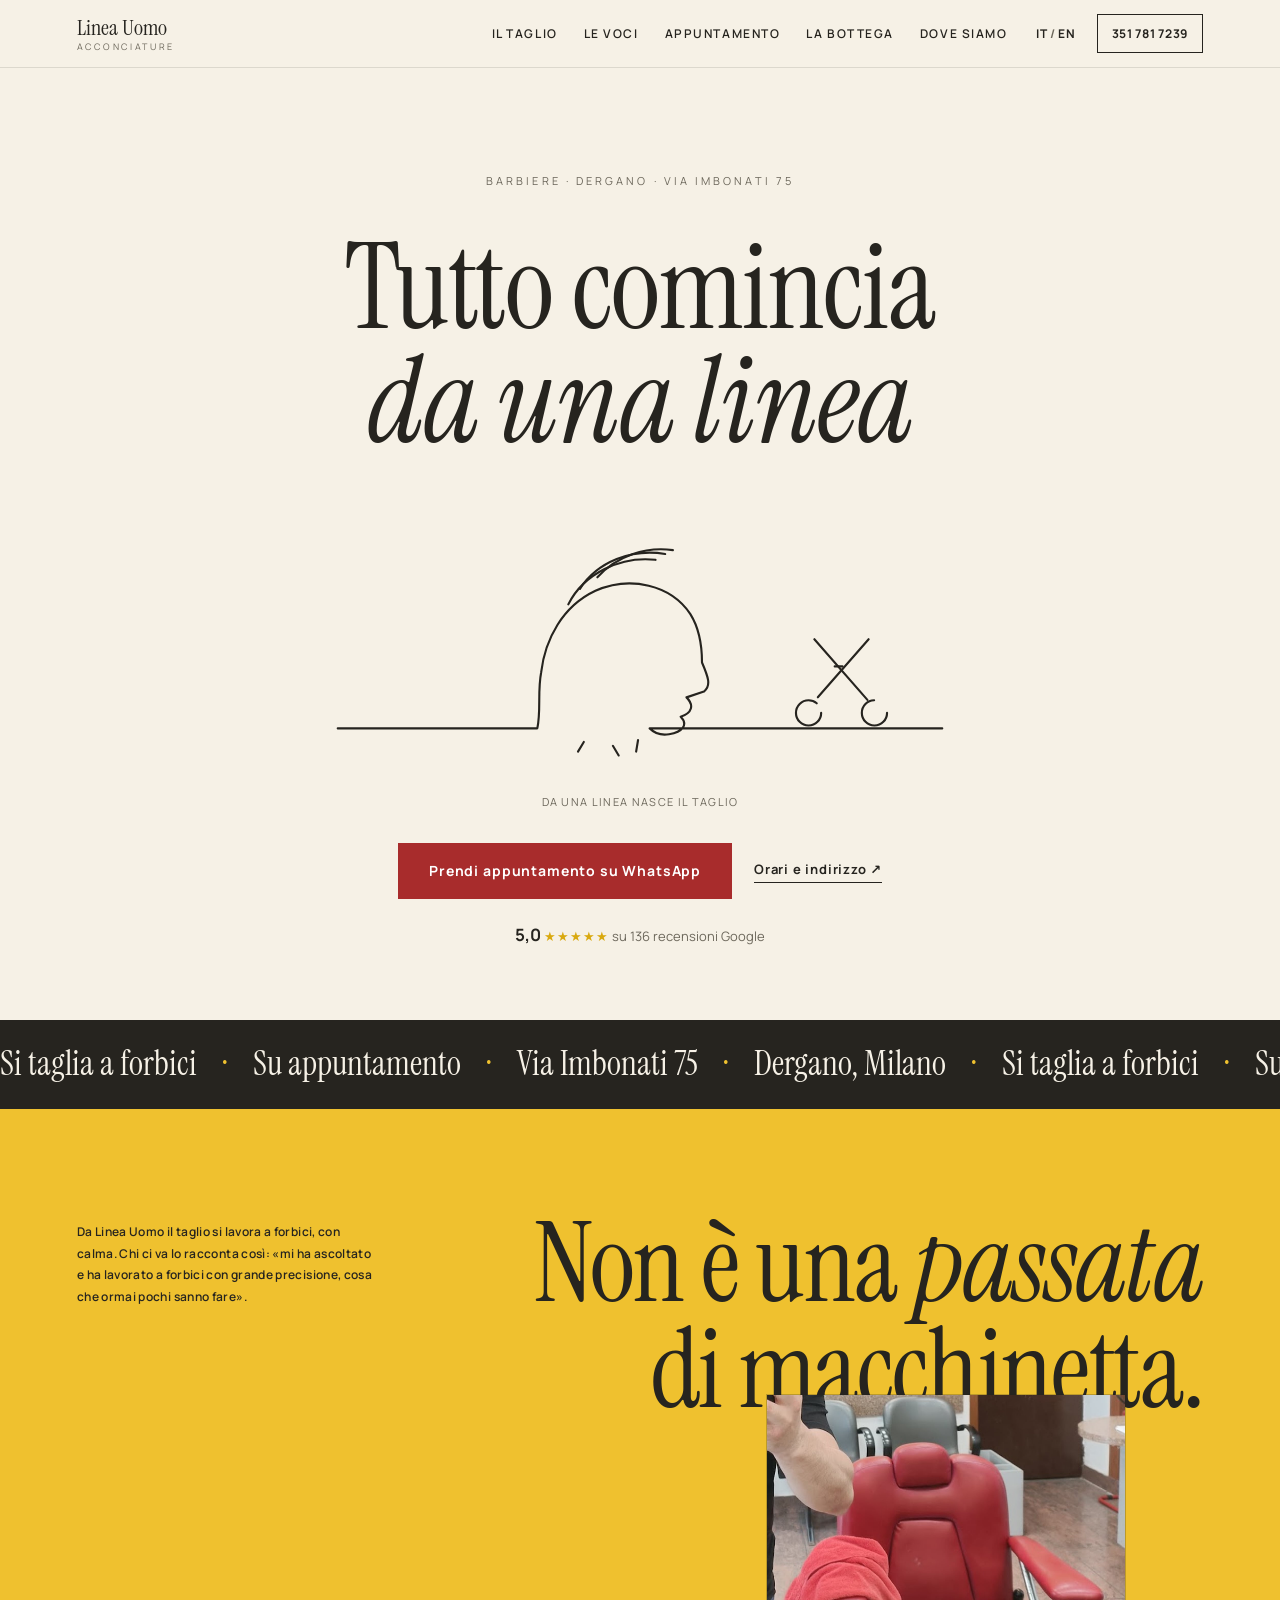
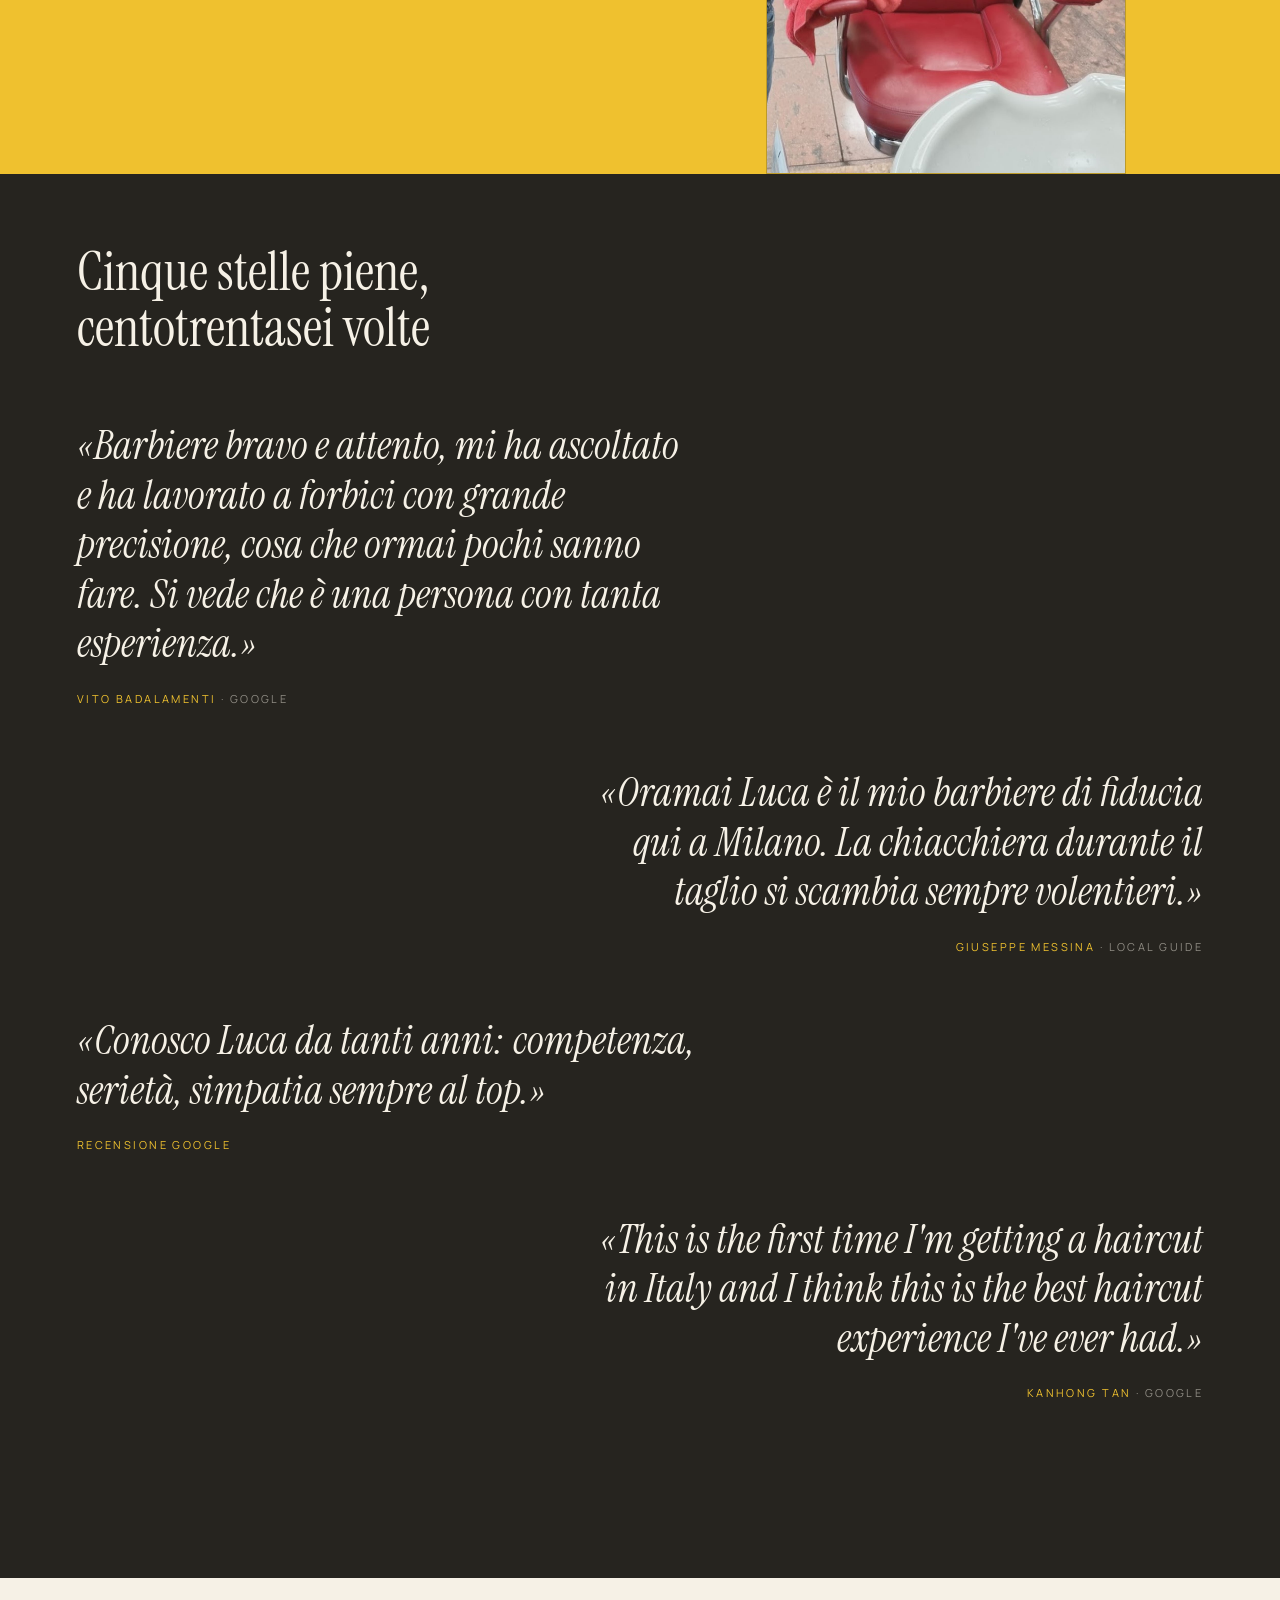
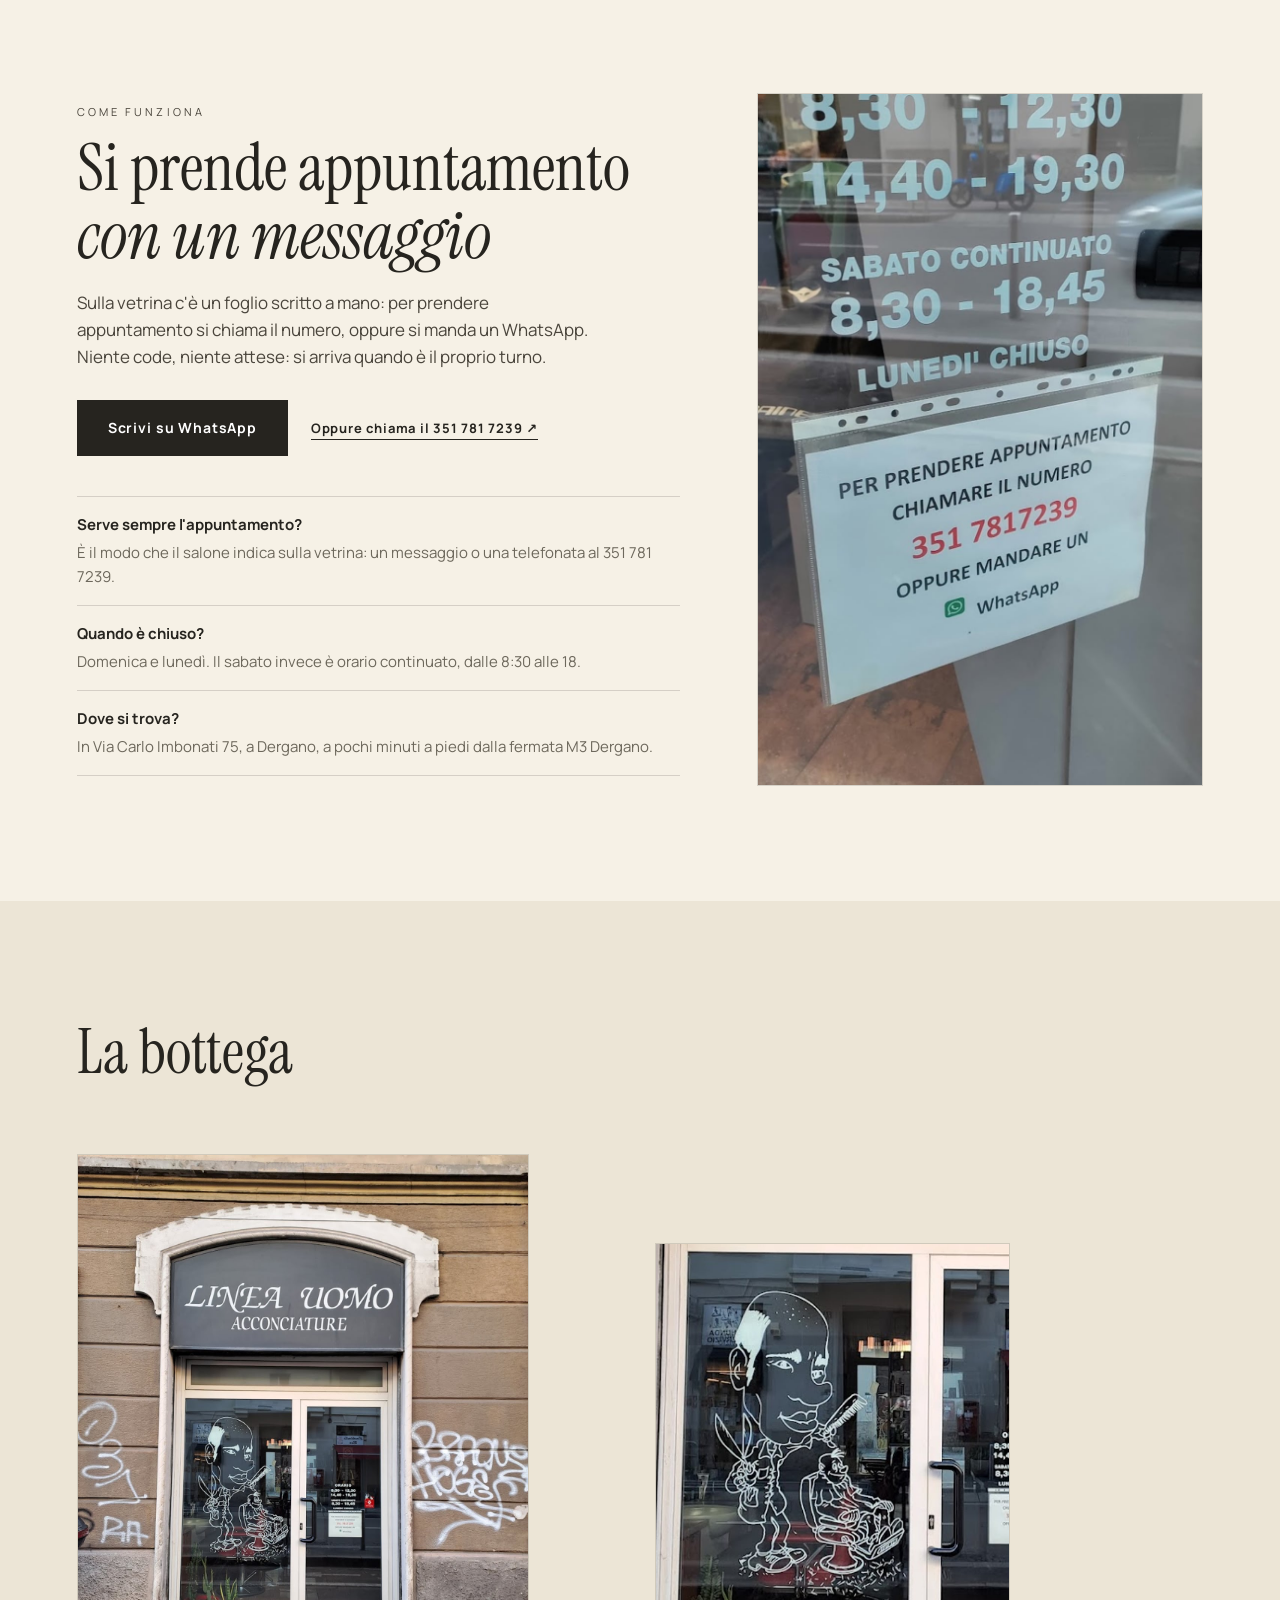
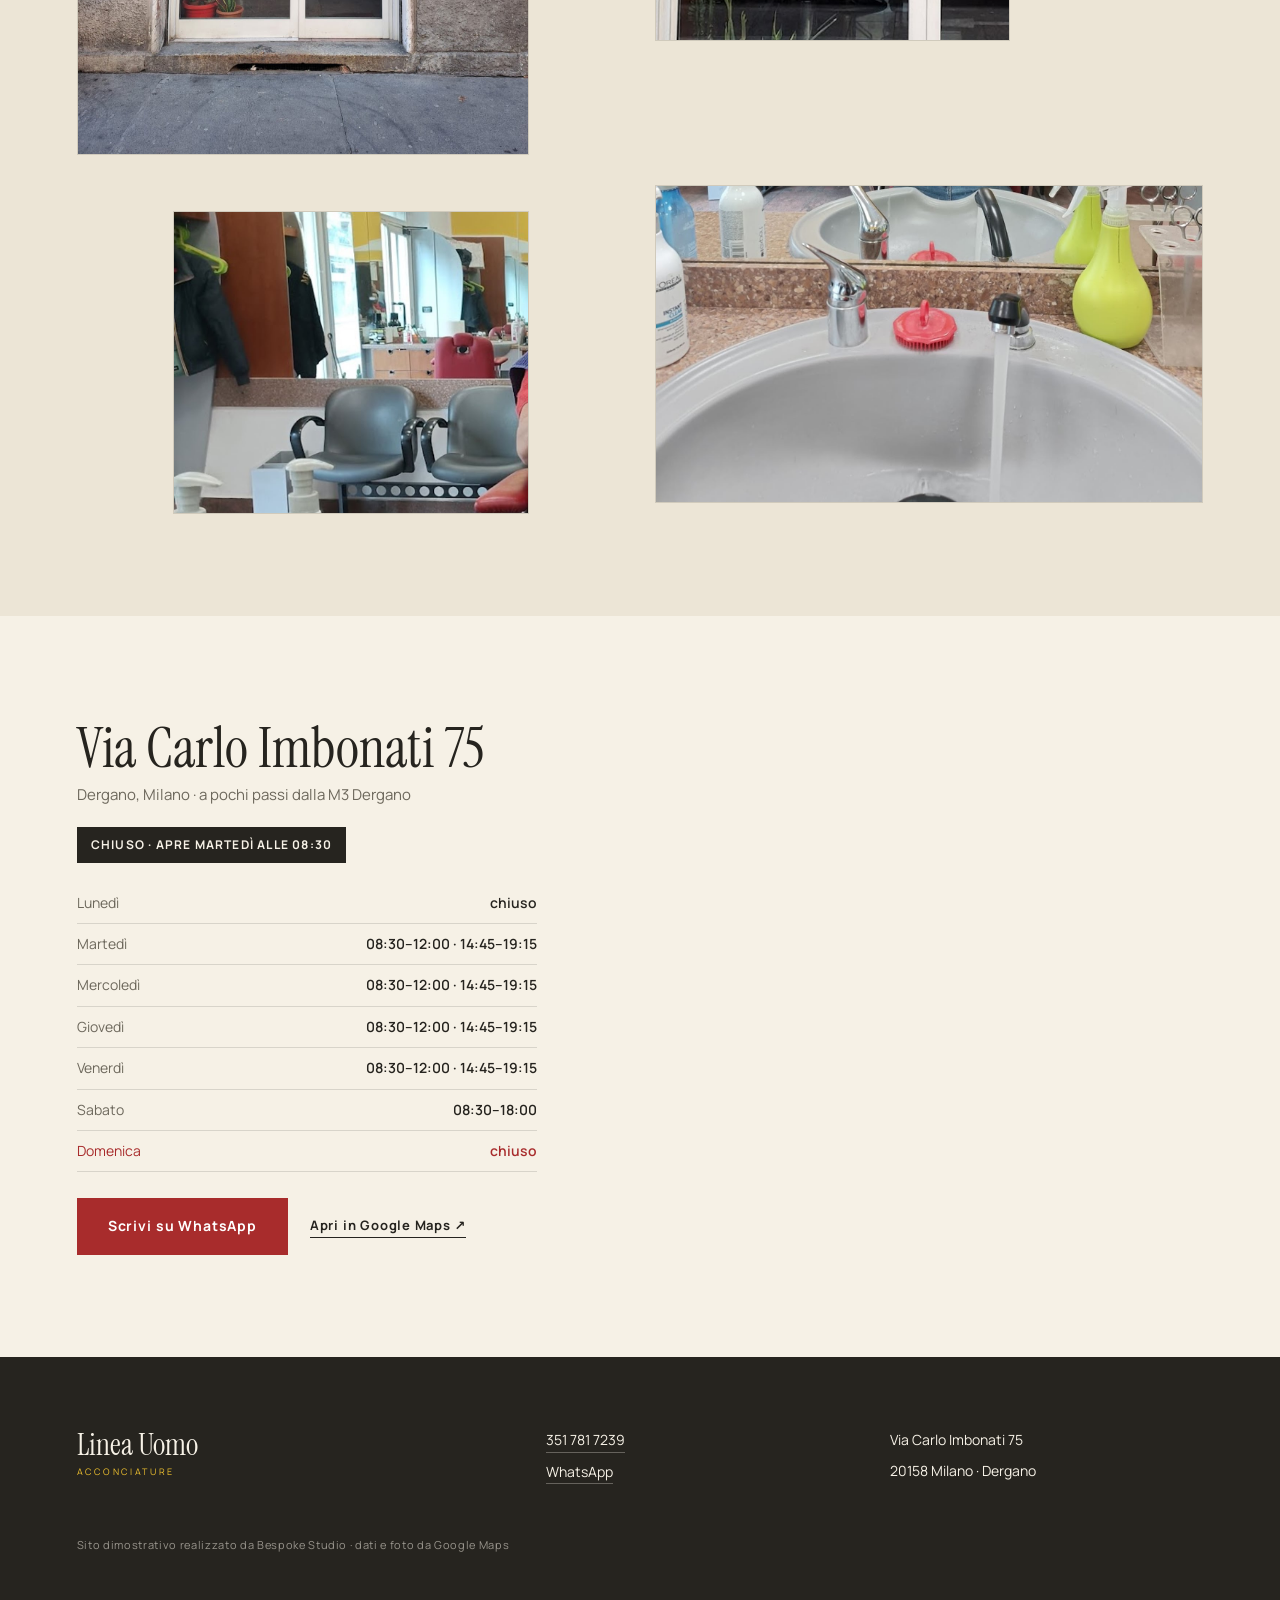
==== commit c63c3ce2: "fix(i18n): innerHTML al posto di textContent nell'overlay lingua Gli elementi data-i18n che contengo" ====
--- a/index.html
+++ b/index.html
@@ -26,7 +26,7 @@
 <link rel="stylesheet" href="css/styles.css?v=1">
 <script src="https://cdn.jsdelivr.net/npm/gsap@3.12.5/dist/gsap.min.js" defer></script>
 <script src="https://cdn.jsdelivr.net/npm/gsap@3.12.5/dist/ScrollTrigger.min.js" defer></script>
-<script src="js/main.js?v=1" defer></script>
+<script src="js/main.js?v=2" defer></script>
 <script type="application/ld+json">
 {
   "@context": "https://schema.org",
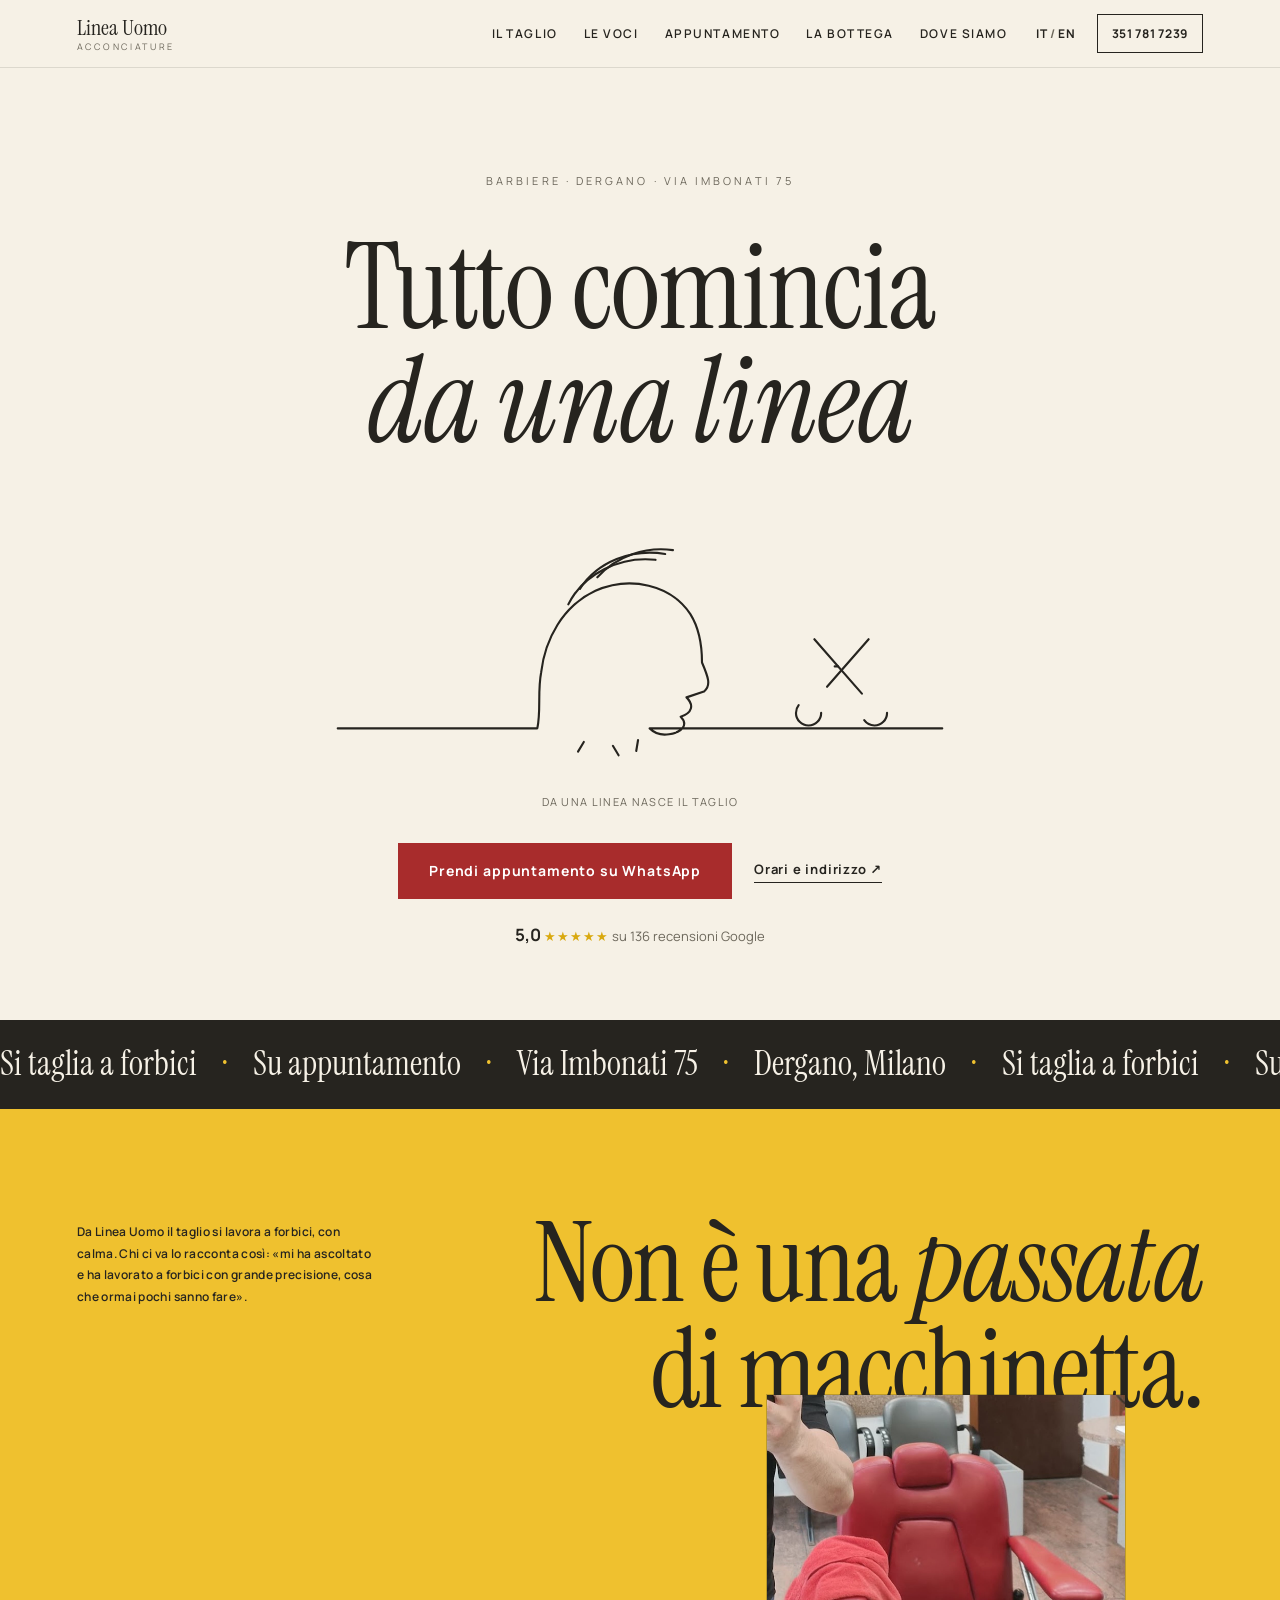
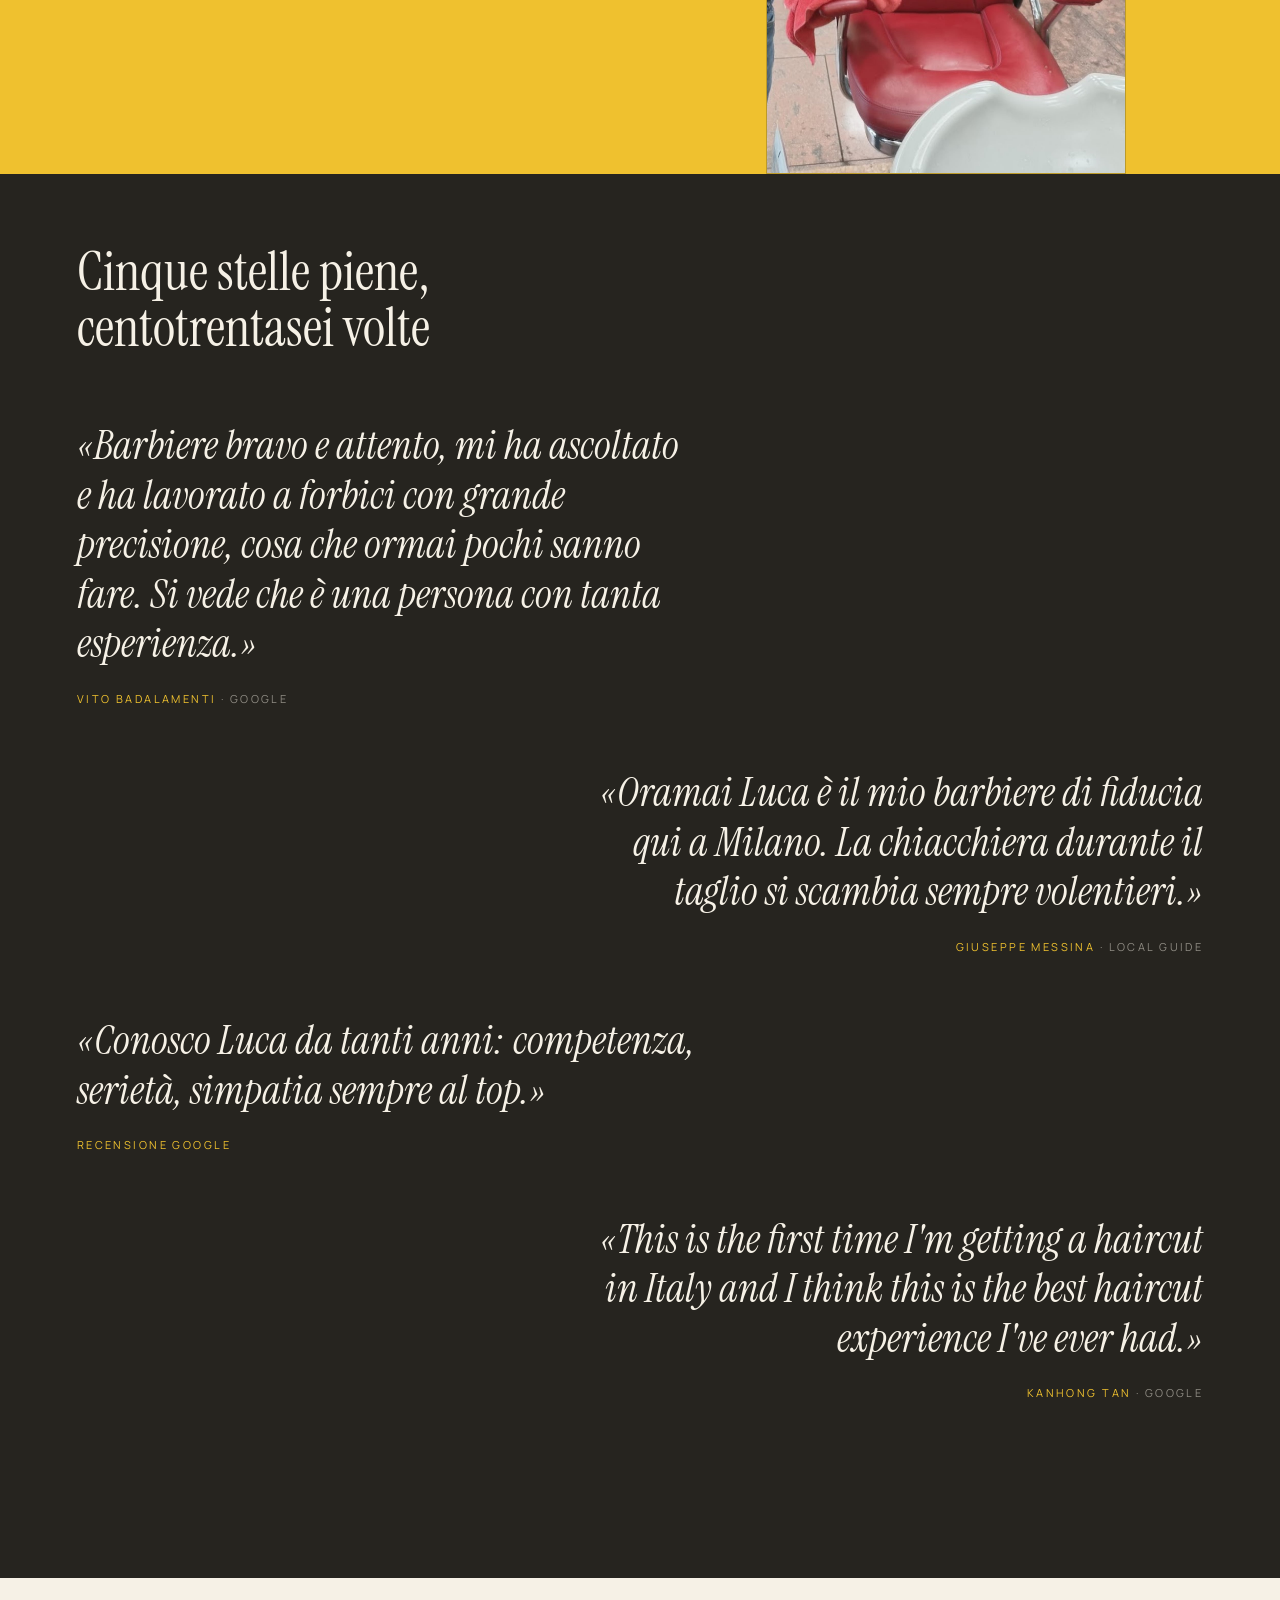
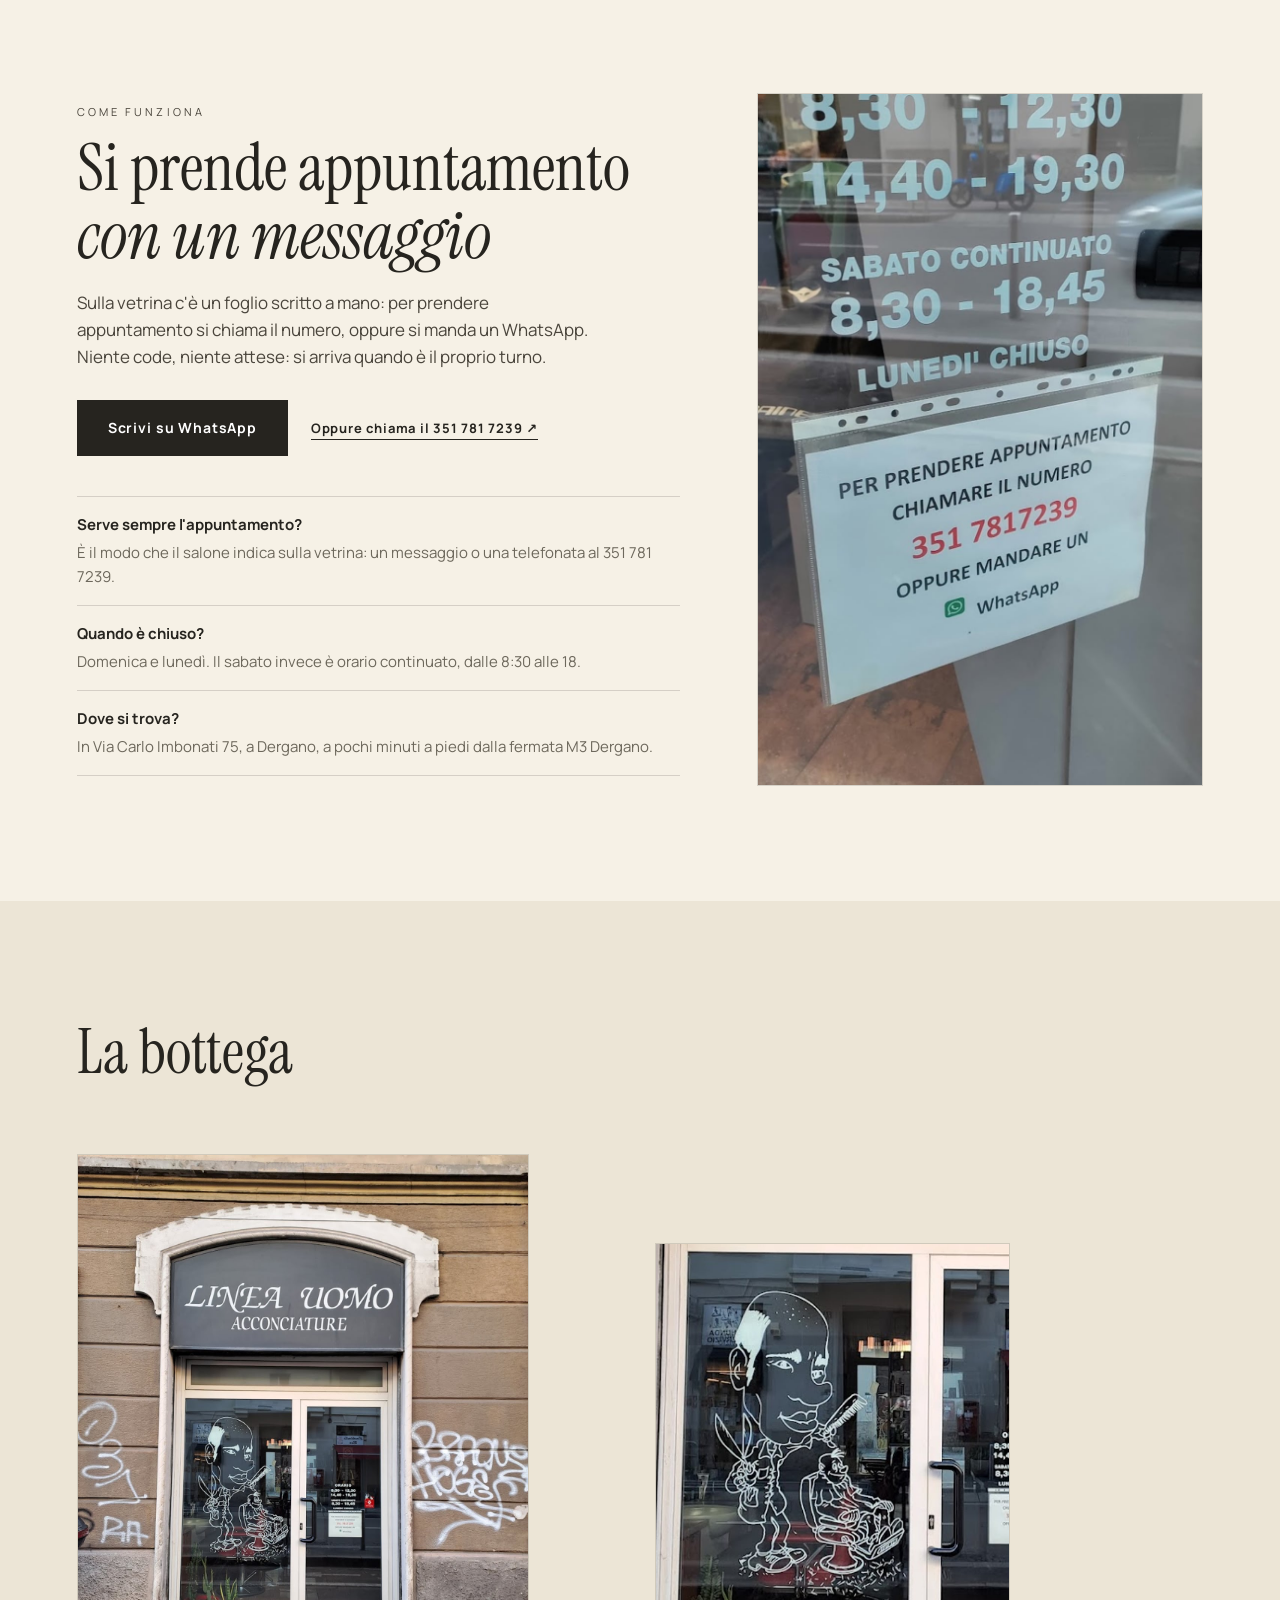
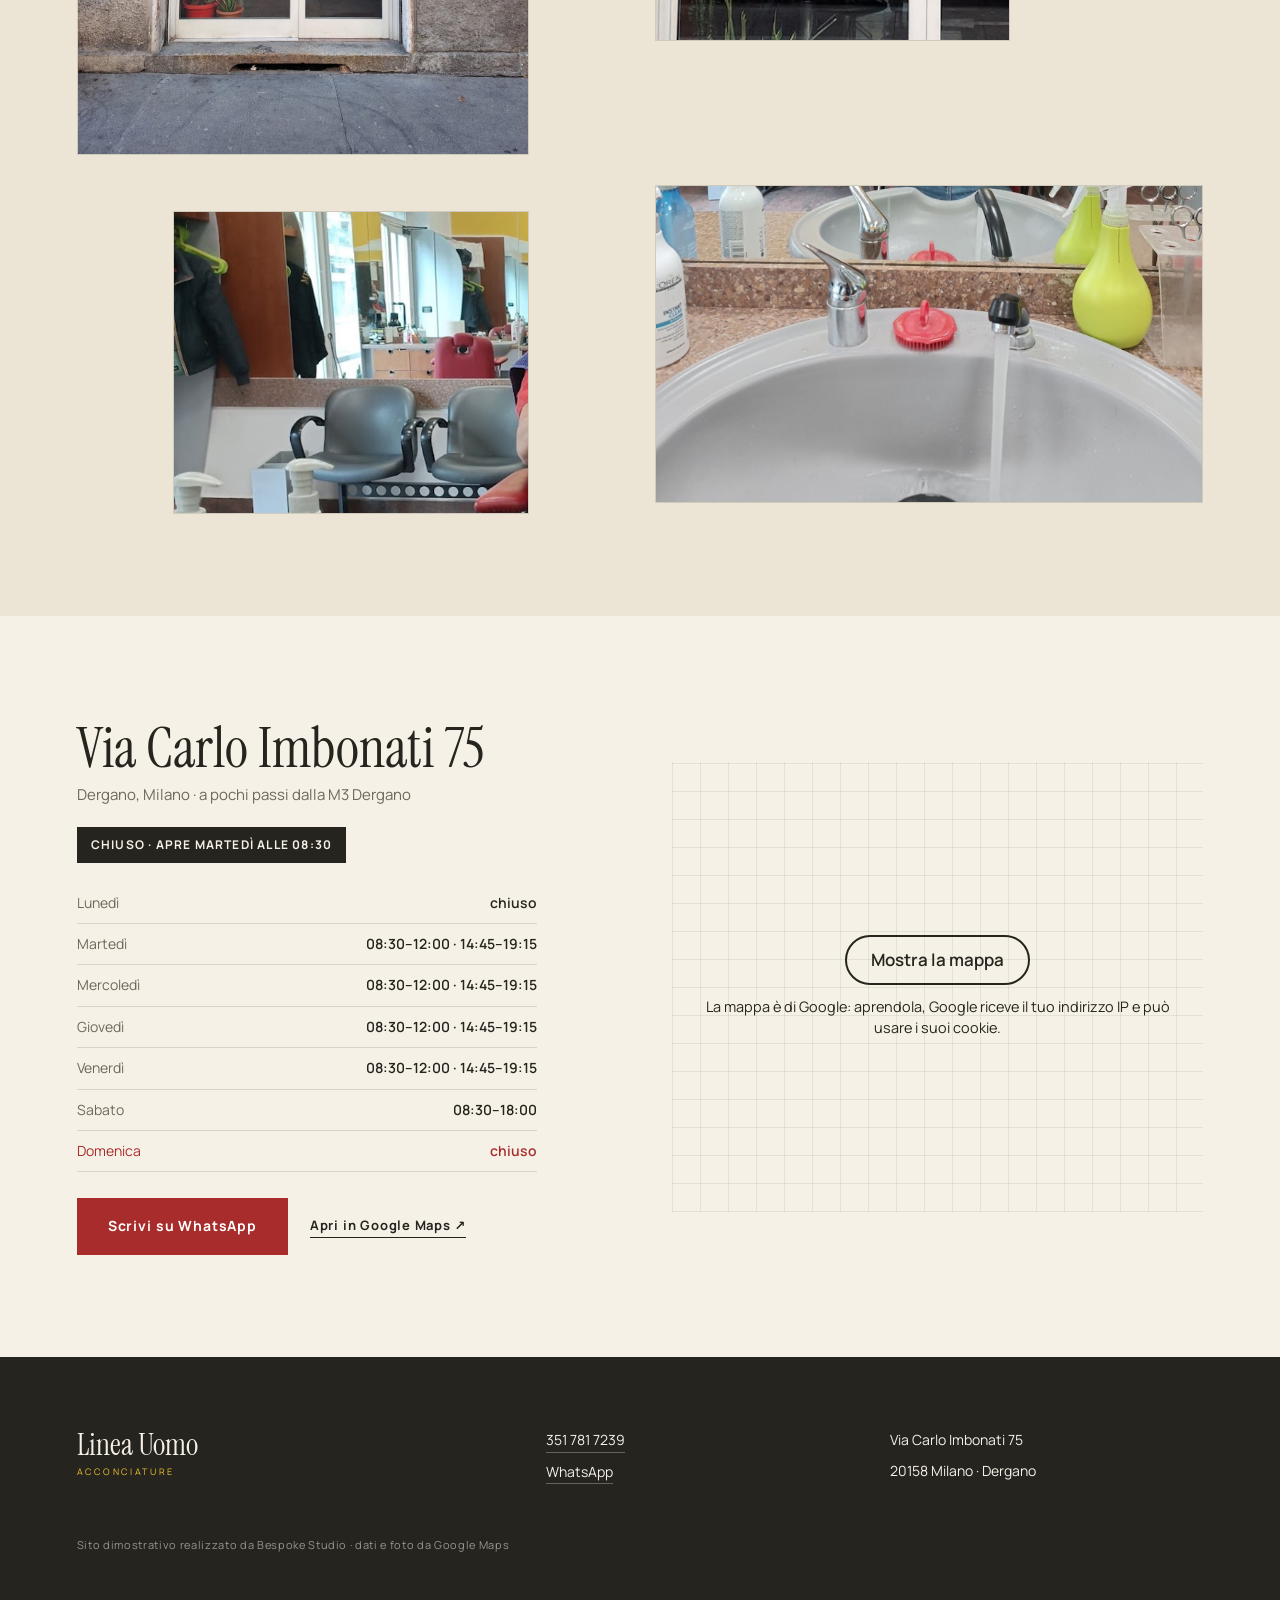
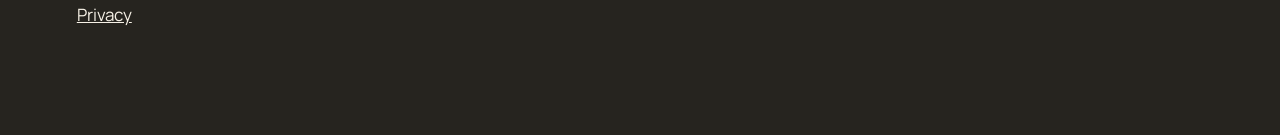
==== commit 9eaa6731: "Privacy e pulizia: caratteri sul sito, mappa al clic, informativa, noindex - caratteri copiati nel s" ====
--- a/index.html
+++ b/index.html
@@ -3,6 +3,7 @@
 <head>
 <meta charset="utf-8">
 <meta name="viewport" content="width=device-width, initial-scale=1">
+<meta name="robots" content="noindex">
 <title>Linea Uomo Acconciature — Barbiere a Dergano, Milano | Via Imbonati 75</title>
 <meta name="description" content="Barbiere di quartiere in Via Carlo Imbonati 75, Dergano (Milano): taglio uomo lavorato a forbici, su appuntamento via WhatsApp. 5,0 su 136 recensioni Google.">
 <link rel="canonical" href="https://rotenzark.github.io/linea-uomo/">
@@ -20,9 +21,7 @@
 <link rel="icon" href="img/favicon.svg" type="image/svg+xml">
 <link rel="icon" href="img/favicon-32.png" sizes="32x32">
 <link rel="apple-touch-icon" href="img/apple-touch-icon.png">
-<link rel="preconnect" href="https://fonts.googleapis.com">
-<link rel="preconnect" href="https://fonts.gstatic.com" crossorigin>
-<link href="https://fonts.googleapis.com/css2?family=Instrument+Serif:ital@0;1&family=Manrope:wght@400;500;600;700&display=swap" rel="stylesheet">
+<link rel="stylesheet" href="fonts/fonts.css?v=1">
 <link rel="stylesheet" href="css/styles.css?v=1">
 <script src="https://cdn.jsdelivr.net/npm/gsap@3.12.5/dist/gsap.min.js" defer></script>
 <script src="https://cdn.jsdelivr.net/npm/gsap@3.12.5/dist/ScrollTrigger.min.js" defer></script>
@@ -44,12 +43,42 @@
     "postalCode": "20158",
     "addressCountry": "IT"
   },
-  "geo": { "@type": "GeoCoordinates", "latitude": 45.5046697, "longitude": 9.1800307 },
-  "aggregateRating": { "@type": "AggregateRating", "ratingValue": "5.0", "reviewCount": "136" },
+  "geo": {
+    "@type": "GeoCoordinates",
+    "latitude": 45.5046697,
+    "longitude": 9.1800307
+  },
   "openingHoursSpecification": [
-    { "@type": "OpeningHoursSpecification", "dayOfWeek": ["Tuesday","Wednesday","Thursday","Friday"], "opens": "08:30", "closes": "12:00" },
-    { "@type": "OpeningHoursSpecification", "dayOfWeek": ["Tuesday","Wednesday","Thursday","Friday"], "opens": "14:45", "closes": "19:15" },
-    { "@type": "OpeningHoursSpecification", "dayOfWeek": ["Saturday"], "opens": "08:30", "closes": "18:00" }
+    {
+      "@type": "OpeningHoursSpecification",
+      "dayOfWeek": [
+        "Tuesday",
+        "Wednesday",
+        "Thursday",
+        "Friday"
+      ],
+      "opens": "08:30",
+      "closes": "12:00"
+    },
+    {
+      "@type": "OpeningHoursSpecification",
+      "dayOfWeek": [
+        "Tuesday",
+        "Wednesday",
+        "Thursday",
+        "Friday"
+      ],
+      "opens": "14:45",
+      "closes": "19:15"
+    },
+    {
+      "@type": "OpeningHoursSpecification",
+      "dayOfWeek": [
+        "Saturday"
+      ],
+      "opens": "08:30",
+      "closes": "18:00"
+    }
   ]
 }
 </script>
@@ -237,7 +266,7 @@
       </div>
     </div>
     <div class="dove__mappa">
-      <iframe title="Mappa: Via Carlo Imbonati 75, Milano" src="https://www.google.com/maps?q=Via%20Carlo%20Imbonati%2075,%2020158%20Milano&output=embed" width="600" height="450" style="border:0" loading="lazy" referrerpolicy="no-referrer-when-downgrade"></iframe>
+      <div class="mappa-clic" data-mappa-clic style="--mappa-h: 450px"><template><iframe title="Mappa: Via Carlo Imbonati 75, Milano" src="https://www.google.com/maps?q=Via%20Carlo%20Imbonati%2075,%2020158%20Milano&output=embed" width="600" height="450" style="border:0" loading="lazy" referrerpolicy="no-referrer-when-downgrade"></iframe></template><div class="mappa-clic__velo"><a class="mappa-clic__btn" href="https://www.google.com/maps/place/Linea+Uomo+Acconciature/@45.5046697,9.1800307,17z" target="_blank" rel="noopener">Mostra la mappa</a><p class="mappa-clic__nota">La mappa è di Google: aprendola, Google riceve il tuo indirizzo IP e può usare i suoi cookie.</p></div></div>
     </div>
   </section>
 </main>
@@ -253,6 +282,7 @@
     <span>20158 Milano · Dergano</span>
   </div>
   <p class="foot__note" data-i18n="foot.note">Sito dimostrativo realizzato da Bespoke Studio · dati e foto da Google Maps</p>
+  <p class="privacy-link"><a href="privacy.html">Privacy</a></p>
 </footer>
 
 <div class="action-bar" id="actionBar">
@@ -266,5 +296,6 @@
   <img id="lightboxImg" src="" alt="">
 </div>
 
+<script src="js/mappa-clic.js?v=1" defer></script>
 </body>
 </html>
--- a/fonts/fonts.css
+++ b/fonts/fonts.css
@@ -0,0 +1,253 @@
+/* Caratteri ospitati sul sito: nessuna richiesta a Google Fonts o Fontshare (giro privacy 1/10/2026). Licenze in LICENSE.txt. */
+/* latin-ext */
+@font-face {
+  font-family: 'Instrument Serif';
+  font-style: italic;
+  font-weight: 400;
+  font-display: swap;
+  src: url(instrumentserif-v5-jizHRFtNs2ka5fXjeivQ4LroWlx-6zAjgn7MsNo.woff2) format('woff2');
+  unicode-range: U+0100-02BA, U+02BD-02C5, U+02C7-02CC, U+02CE-02D7, U+02DD-02FF, U+0304, U+0308, U+0329, U+1D00-1DBF, U+1E00-1E9F, U+1EF2-1EFF, U+2020, U+20A0-20AB, U+20AD-20C0, U+2113, U+2C60-2C7F, U+A720-A7FF;
+}
+/* latin */
+@font-face {
+  font-family: 'Instrument Serif';
+  font-style: italic;
+  font-weight: 400;
+  font-display: swap;
+  src: url(instrumentserif-v5-jizHRFtNs2ka5fXjeivQ4LroWlx-6zAjjH7M.woff2) format('woff2');
+  unicode-range: U+0000-00FF, U+0131, U+0152-0153, U+02BB-02BC, U+02C6, U+02DA, U+02DC, U+0304, U+0308, U+0329, U+2000-206F, U+20AC, U+2122, U+2191, U+2193, U+2212, U+2215, U+FEFF, U+FFFD;
+}
+/* latin-ext */
+@font-face {
+  font-family: 'Instrument Serif';
+  font-style: normal;
+  font-weight: 400;
+  font-display: swap;
+  src: url(instrumentserif-v5-jizBRFtNs2ka5fXjeivQ4LroWlx-6zsTjmbI.woff2) format('woff2');
+  unicode-range: U+0100-02BA, U+02BD-02C5, U+02C7-02CC, U+02CE-02D7, U+02DD-02FF, U+0304, U+0308, U+0329, U+1D00-1DBF, U+1E00-1E9F, U+1EF2-1EFF, U+2020, U+20A0-20AB, U+20AD-20C0, U+2113, U+2C60-2C7F, U+A720-A7FF;
+}
+/* latin */
+@font-face {
+  font-family: 'Instrument Serif';
+  font-style: normal;
+  font-weight: 400;
+  font-display: swap;
+  src: url(instrumentserif-v5-jizBRFtNs2ka5fXjeivQ4LroWlx-6zUTjg.woff2) format('woff2');
+  unicode-range: U+0000-00FF, U+0131, U+0152-0153, U+02BB-02BC, U+02C6, U+02DA, U+02DC, U+0304, U+0308, U+0329, U+2000-206F, U+20AC, U+2122, U+2191, U+2193, U+2212, U+2215, U+FEFF, U+FFFD;
+}
+/* cyrillic-ext */
+@font-face {
+  font-family: 'Manrope';
+  font-style: normal;
+  font-weight: 400;
+  font-display: swap;
+  src: url(manrope-v20-xn7gYHE41ni1AdIRggqxSuXd.woff2) format('woff2');
+  unicode-range: U+0460-052F, U+1C80-1C8A, U+20B4, U+2DE0-2DFF, U+A640-A69F, U+FE2E-FE2F;
+}
+/* cyrillic */
+@font-face {
+  font-family: 'Manrope';
+  font-style: normal;
+  font-weight: 400;
+  font-display: swap;
+  src: url(manrope-v20-xn7gYHE41ni1AdIRggOxSuXd.woff2) format('woff2');
+  unicode-range: U+0301, U+0400-045F, U+0490-0491, U+04B0-04B1, U+2116;
+}
+/* greek */
+@font-face {
+  font-family: 'Manrope';
+  font-style: normal;
+  font-weight: 400;
+  font-display: swap;
+  src: url(manrope-v20-xn7gYHE41ni1AdIRggSxSuXd.woff2) format('woff2');
+  unicode-range: U+0370-0377, U+037A-037F, U+0384-038A, U+038C, U+038E-03A1, U+03A3-03FF;
+}
+/* vietnamese */
+@font-face {
+  font-family: 'Manrope';
+  font-style: normal;
+  font-weight: 400;
+  font-display: swap;
+  src: url(manrope-v20-xn7gYHE41ni1AdIRggixSuXd.woff2) format('woff2');
+  unicode-range: U+0102-0103, U+0110-0111, U+0128-0129, U+0168-0169, U+01A0-01A1, U+01AF-01B0, U+0300-0301, U+0303-0304, U+0308-0309, U+0323, U+0329, U+1EA0-1EF9, U+20AB;
+}
+/* latin-ext */
+@font-face {
+  font-family: 'Manrope';
+  font-style: normal;
+  font-weight: 400;
+  font-display: swap;
+  src: url(manrope-v20-xn7gYHE41ni1AdIRggmxSuXd.woff2) format('woff2');
+  unicode-range: U+0100-02BA, U+02BD-02C5, U+02C7-02CC, U+02CE-02D7, U+02DD-02FF, U+0304, U+0308, U+0329, U+1D00-1DBF, U+1E00-1E9F, U+1EF2-1EFF, U+2020, U+20A0-20AB, U+20AD-20C0, U+2113, U+2C60-2C7F, U+A720-A7FF;
+}
+/* latin */
+@font-face {
+  font-family: 'Manrope';
+  font-style: normal;
+  font-weight: 400;
+  font-display: swap;
+  src: url(manrope-v20-xn7gYHE41ni1AdIRggexSg.woff2) format('woff2');
+  unicode-range: U+0000-00FF, U+0131, U+0152-0153, U+02BB-02BC, U+02C6, U+02DA, U+02DC, U+0304, U+0308, U+0329, U+2000-206F, U+20AC, U+2122, U+2191, U+2193, U+2212, U+2215, U+FEFF, U+FFFD;
+}
+/* cyrillic-ext */
+@font-face {
+  font-family: 'Manrope';
+  font-style: normal;
+  font-weight: 500;
+  font-display: swap;
+  src: url(manrope-v20-xn7gYHE41ni1AdIRggqxSuXd.woff2) format('woff2');
+  unicode-range: U+0460-052F, U+1C80-1C8A, U+20B4, U+2DE0-2DFF, U+A640-A69F, U+FE2E-FE2F;
+}
+/* cyrillic */
+@font-face {
+  font-family: 'Manrope';
+  font-style: normal;
+  font-weight: 500;
+  font-display: swap;
+  src: url(manrope-v20-xn7gYHE41ni1AdIRggOxSuXd.woff2) format('woff2');
+  unicode-range: U+0301, U+0400-045F, U+0490-0491, U+04B0-04B1, U+2116;
+}
+/* greek */
+@font-face {
+  font-family: 'Manrope';
+  font-style: normal;
+  font-weight: 500;
+  font-display: swap;
+  src: url(manrope-v20-xn7gYHE41ni1AdIRggSxSuXd.woff2) format('woff2');
+  unicode-range: U+0370-0377, U+037A-037F, U+0384-038A, U+038C, U+038E-03A1, U+03A3-03FF;
+}
+/* vietnamese */
+@font-face {
+  font-family: 'Manrope';
+  font-style: normal;
+  font-weight: 500;
+  font-display: swap;
+  src: url(manrope-v20-xn7gYHE41ni1AdIRggixSuXd.woff2) format('woff2');
+  unicode-range: U+0102-0103, U+0110-0111, U+0128-0129, U+0168-0169, U+01A0-01A1, U+01AF-01B0, U+0300-0301, U+0303-0304, U+0308-0309, U+0323, U+0329, U+1EA0-1EF9, U+20AB;
+}
+/* latin-ext */
+@font-face {
+  font-family: 'Manrope';
+  font-style: normal;
+  font-weight: 500;
+  font-display: swap;
+  src: url(manrope-v20-xn7gYHE41ni1AdIRggmxSuXd.woff2) format('woff2');
+  unicode-range: U+0100-02BA, U+02BD-02C5, U+02C7-02CC, U+02CE-02D7, U+02DD-02FF, U+0304, U+0308, U+0329, U+1D00-1DBF, U+1E00-1E9F, U+1EF2-1EFF, U+2020, U+20A0-20AB, U+20AD-20C0, U+2113, U+2C60-2C7F, U+A720-A7FF;
+}
+/* latin */
+@font-face {
+  font-family: 'Manrope';
+  font-style: normal;
+  font-weight: 500;
+  font-display: swap;
+  src: url(manrope-v20-xn7gYHE41ni1AdIRggexSg.woff2) format('woff2');
+  unicode-range: U+0000-00FF, U+0131, U+0152-0153, U+02BB-02BC, U+02C6, U+02DA, U+02DC, U+0304, U+0308, U+0329, U+2000-206F, U+20AC, U+2122, U+2191, U+2193, U+2212, U+2215, U+FEFF, U+FFFD;
+}
+/* cyrillic-ext */
+@font-face {
+  font-family: 'Manrope';
+  font-style: normal;
+  font-weight: 600;
+  font-display: swap;
+  src: url(manrope-v20-xn7gYHE41ni1AdIRggqxSuXd.woff2) format('woff2');
+  unicode-range: U+0460-052F, U+1C80-1C8A, U+20B4, U+2DE0-2DFF, U+A640-A69F, U+FE2E-FE2F;
+}
+/* cyrillic */
+@font-face {
+  font-family: 'Manrope';
+  font-style: normal;
+  font-weight: 600;
+  font-display: swap;
+  src: url(manrope-v20-xn7gYHE41ni1AdIRggOxSuXd.woff2) format('woff2');
+  unicode-range: U+0301, U+0400-045F, U+0490-0491, U+04B0-04B1, U+2116;
+}
+/* greek */
+@font-face {
+  font-family: 'Manrope';
+  font-style: normal;
+  font-weight: 600;
+  font-display: swap;
+  src: url(manrope-v20-xn7gYHE41ni1AdIRggSxSuXd.woff2) format('woff2');
+  unicode-range: U+0370-0377, U+037A-037F, U+0384-038A, U+038C, U+038E-03A1, U+03A3-03FF;
+}
+/* vietnamese */
+@font-face {
+  font-family: 'Manrope';
+  font-style: normal;
+  font-weight: 600;
+  font-display: swap;
+  src: url(manrope-v20-xn7gYHE41ni1AdIRggixSuXd.woff2) format('woff2');
+  unicode-range: U+0102-0103, U+0110-0111, U+0128-0129, U+0168-0169, U+01A0-01A1, U+01AF-01B0, U+0300-0301, U+0303-0304, U+0308-0309, U+0323, U+0329, U+1EA0-1EF9, U+20AB;
+}
+/* latin-ext */
+@font-face {
+  font-family: 'Manrope';
+  font-style: normal;
+  font-weight: 600;
+  font-display: swap;
+  src: url(manrope-v20-xn7gYHE41ni1AdIRggmxSuXd.woff2) format('woff2');
+  unicode-range: U+0100-02BA, U+02BD-02C5, U+02C7-02CC, U+02CE-02D7, U+02DD-02FF, U+0304, U+0308, U+0329, U+1D00-1DBF, U+1E00-1E9F, U+1EF2-1EFF, U+2020, U+20A0-20AB, U+20AD-20C0, U+2113, U+2C60-2C7F, U+A720-A7FF;
+}
+/* latin */
+@font-face {
+  font-family: 'Manrope';
+  font-style: normal;
+  font-weight: 600;
+  font-display: swap;
+  src: url(manrope-v20-xn7gYHE41ni1AdIRggexSg.woff2) format('woff2');
+  unicode-range: U+0000-00FF, U+0131, U+0152-0153, U+02BB-02BC, U+02C6, U+02DA, U+02DC, U+0304, U+0308, U+0329, U+2000-206F, U+20AC, U+2122, U+2191, U+2193, U+2212, U+2215, U+FEFF, U+FFFD;
+}
+/* cyrillic-ext */
+@font-face {
+  font-family: 'Manrope';
+  font-style: normal;
+  font-weight: 700;
+  font-display: swap;
+  src: url(manrope-v20-xn7gYHE41ni1AdIRggqxSuXd.woff2) format('woff2');
+  unicode-range: U+0460-052F, U+1C80-1C8A, U+20B4, U+2DE0-2DFF, U+A640-A69F, U+FE2E-FE2F;
+}
+/* cyrillic */
+@font-face {
+  font-family: 'Manrope';
+  font-style: normal;
+  font-weight: 700;
+  font-display: swap;
+  src: url(manrope-v20-xn7gYHE41ni1AdIRggOxSuXd.woff2) format('woff2');
+  unicode-range: U+0301, U+0400-045F, U+0490-0491, U+04B0-04B1, U+2116;
+}
+/* greek */
+@font-face {
+  font-family: 'Manrope';
+  font-style: normal;
+  font-weight: 700;
+  font-display: swap;
+  src: url(manrope-v20-xn7gYHE41ni1AdIRggSxSuXd.woff2) format('woff2');
+  unicode-range: U+0370-0377, U+037A-037F, U+0384-038A, U+038C, U+038E-03A1, U+03A3-03FF;
+}
+/* vietnamese */
+@font-face {
+  font-family: 'Manrope';
+  font-style: normal;
+  font-weight: 700;
+  font-display: swap;
+  src: url(manrope-v20-xn7gYHE41ni1AdIRggixSuXd.woff2) format('woff2');
+  unicode-range: U+0102-0103, U+0110-0111, U+0128-0129, U+0168-0169, U+01A0-01A1, U+01AF-01B0, U+0300-0301, U+0303-0304, U+0308-0309, U+0323, U+0329, U+1EA0-1EF9, U+20AB;
+}
+/* latin-ext */
+@font-face {
+  font-family: 'Manrope';
+  font-style: normal;
+  font-weight: 700;
+  font-display: swap;
+  src: url(manrope-v20-xn7gYHE41ni1AdIRggmxSuXd.woff2) format('woff2');
+  unicode-range: U+0100-02BA, U+02BD-02C5, U+02C7-02CC, U+02CE-02D7, U+02DD-02FF, U+0304, U+0308, U+0329, U+1D00-1DBF, U+1E00-1E9F, U+1EF2-1EFF, U+2020, U+20A0-20AB, U+20AD-20C0, U+2113, U+2C60-2C7F, U+A720-A7FF;
+}
+/* latin */
+@font-face {
+  font-family: 'Manrope';
+  font-style: normal;
+  font-weight: 700;
+  font-display: swap;
+  src: url(manrope-v20-xn7gYHE41ni1AdIRggexSg.woff2) format('woff2');
+  unicode-range: U+0000-00FF, U+0131, U+0152-0153, U+02BB-02BC, U+02C6, U+02DA, U+02DC, U+0304, U+0308, U+0329, U+2000-206F, U+20AC, U+2122, U+2191, U+2193, U+2212, U+2215, U+FEFF, U+FFFD;
+}
--- a/css/styles.css
+++ b/css/styles.css
@@ -361,3 +361,12 @@
   * { animation-duration: .001ms !important; transition-duration: .001ms !important; }
   .reveal { opacity: 1 !important; }
 }
+
+/*MAPPACLIC*/
+/* la mappa Google si carica solo al clic (giro privacy 1/10/2026) */
+.mappa-clic { display: flex; align-items: center; justify-content: center; width: 100%; height: 100%; min-height: var(--mappa-h, 320px); box-sizing: border-box; padding: 24px; text-align: center; background: repeating-linear-gradient(0deg, rgba(127, 127, 127, 0.14) 0 1px, transparent 1px 28px), repeating-linear-gradient(90deg, rgba(127, 127, 127, 0.14) 0 1px, transparent 1px 28px); }
+.mappa-clic__velo { display: flex; flex-direction: column; align-items: center; gap: 12px; max-width: 32em; }
+.mappa-clic__btn { display: inline-block; padding: 0.75em 1.4em; border: 2px solid currentColor; border-radius: 999px; color: inherit; font: inherit; font-weight: 600; line-height: 1.2; text-decoration: none; background: transparent; cursor: pointer; }
+.mappa-clic__btn:hover, .mappa-clic__btn:focus-visible { text-decoration: underline; }
+.mappa-clic__nota { margin: 0; font-size: 0.85em; line-height: 1.45; }
+/*/MAPPACLIC*/
